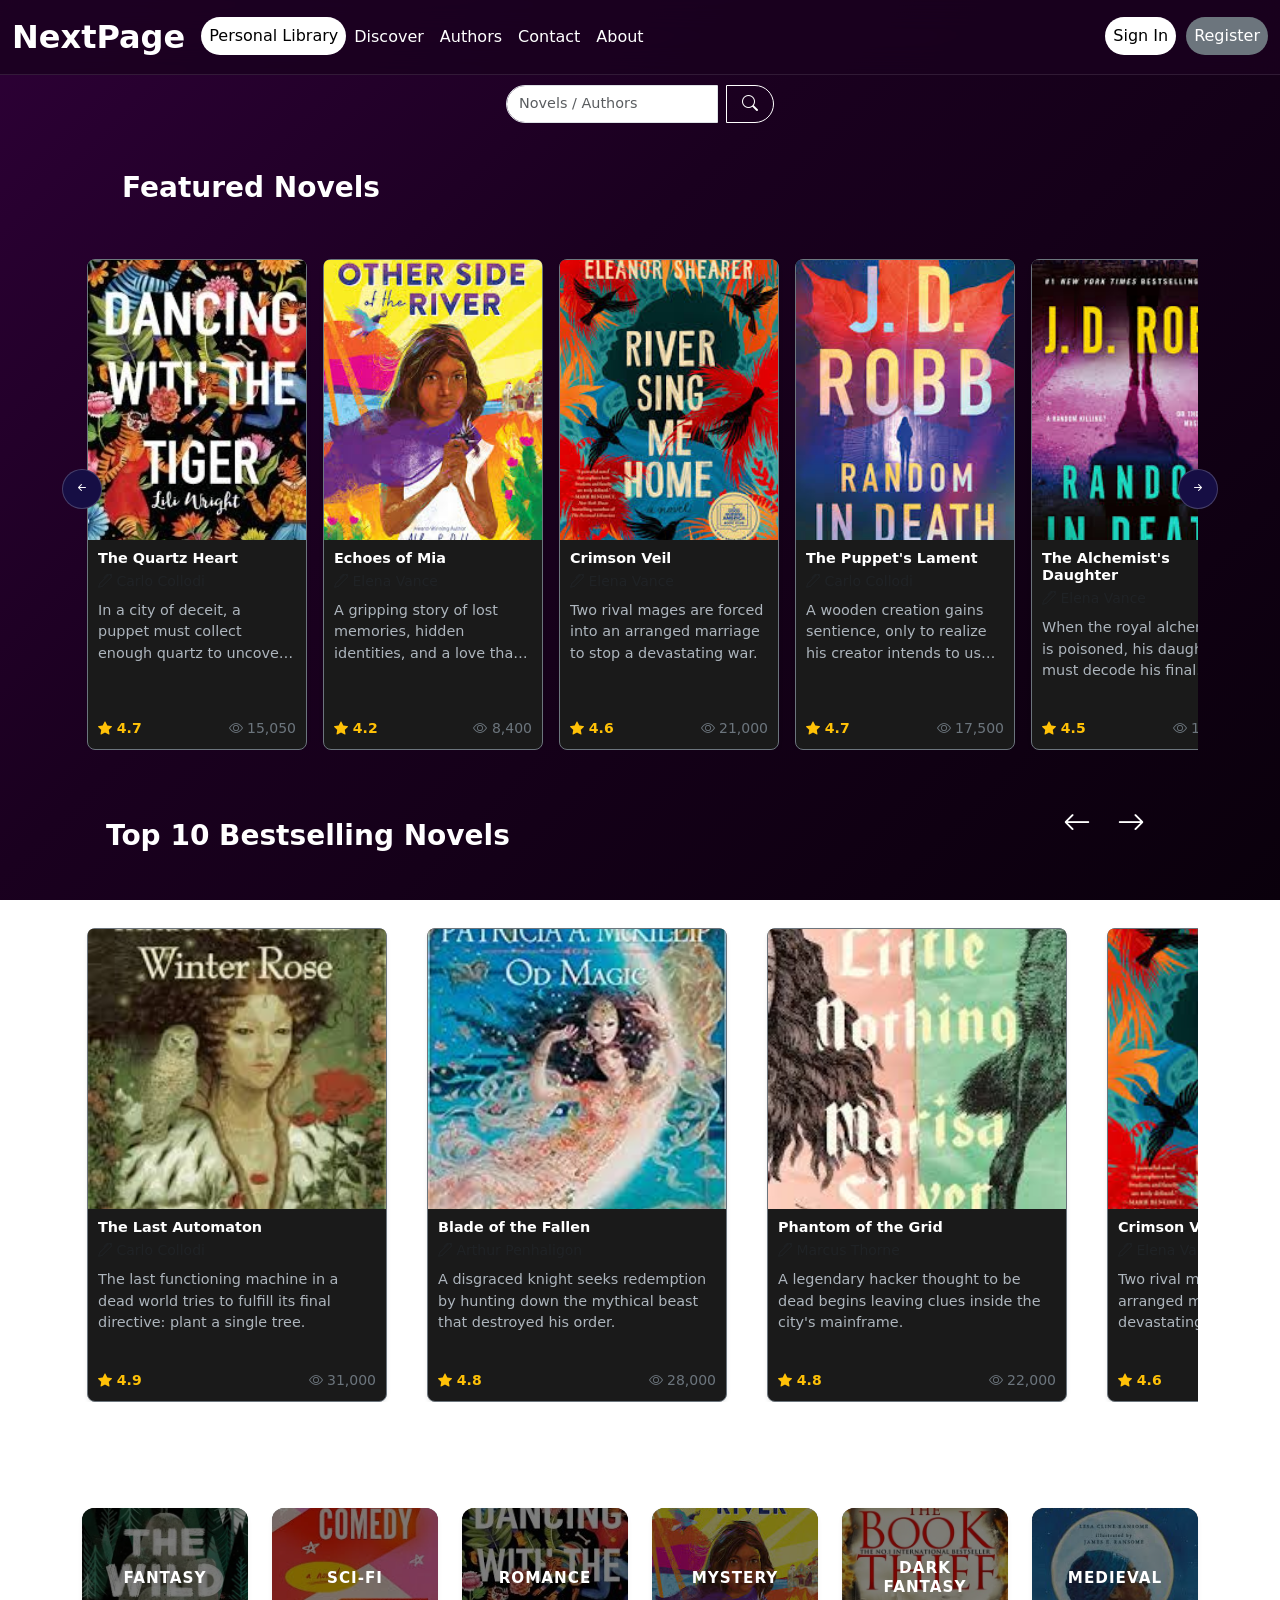
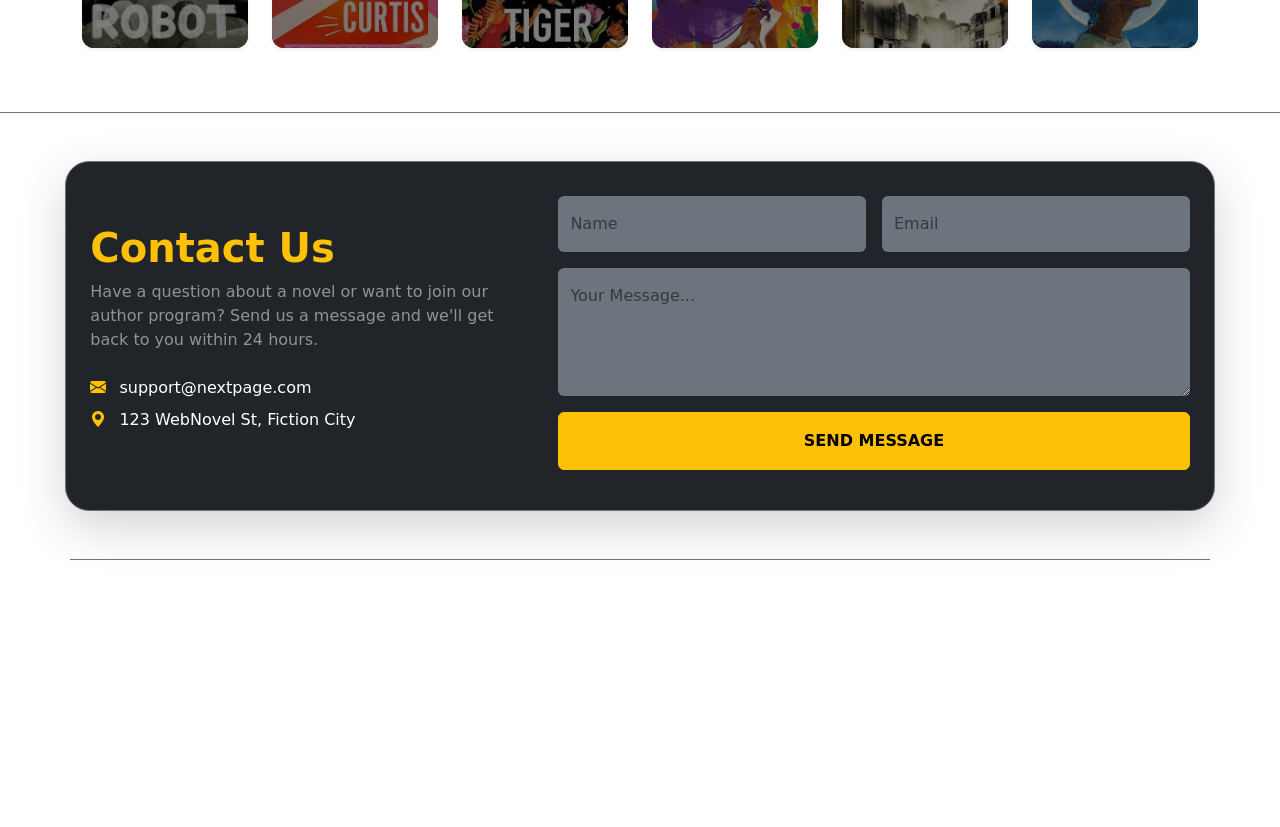
==== index.html @ 65b69b07 "Fixed styling" ====
<!doctype html>
<html lang="en">
  <head>
    <meta charset="utf-8" />
    <meta name="viewport" content="width=device-width, initial-scale=1" />
    <title>NextPage - WebNovels</title>
    <link
      href="https://cdn.jsdelivr.net/npm/bootstrap@5.3.3/dist/css/bootstrap.min.css"
      rel="stylesheet"
    />
    <link
      rel="stylesheet"
      href="https://cdn.jsdelivr.net/npm/bootstrap-icons@1.11.3/font/bootstrap-icons.min.css"
    />
    <link rel="stylesheet" href="css/styles.css" />
  </head>

  <body>
    <!-- =============== TopBar ==================== -->
    <nav class="navbar navbar-expand-xl navbar-dark sticky-top">
      <div class="container-fluid">
        <a class="navbar-brand fs-2 fw-bold" href="index.html">NextPage</a>
        <button
          class="navbar-toggler"
          type="button"
          data-bs-toggle="collapse"
          data-bs-target="#navbarrBasic"
        >
          <span class="navbar-toggler-icon"></span>
        </button>

        <div class="collapse navbar-collapse" id="navbarrBasic">
          <ul class="navbar-nav me-auto mb-2 mb-xl-0">
            <li class="nav-item nav-pills">
              <a
                class="nav-link active"
                href="./library.html"
                id="personalLibraryLink"
                >Personal Library</a
              >
            </li>
            <li class="nav-item">
              <a class="nav-link active" href="Discover.html">Discover</a>
            </li>
            <li class="nav-item">
              <a class="nav-link active" href="authors.html">Authors</a>
            </li>
            <li class="nav-item">
              <a class="nav-link active" href="index.html#contactSection"
                >Contact</a
              >
            </li>
            <li class="nav-item">
              <a class="nav-link active" href="./about.html">About</a>
            </li>
            <li class="nav-item nav-pills sign-in ms-xl-auto" id="signInItem">
              <a
                class="nav-link active"
                href="#"
                data-bs-toggle="modal"
                data-bs-target="#loginModal"
                >Sign In</a
              >
            </li>
            <li class="nav-item nav-pills" id="registerItem">
              <a
                class="nav-link active register-btn sign-in"
                href="#"
                data-bs-toggle="modal"
                data-bs-target="#registerModal"
                >Register</a
              >
            </li>

            <li
              class="nav-item dropdown d-none ms-xl-auto"
              id="userProfileItem"
            >
              <a
                class="nav-link dropdown-toggle text-white d-flex align-items-center gap-2"
                href="#"
                role="button"
                data-bs-toggle="dropdown"
                aria-expanded="false"
              >
                <i class="bi bi-person-circle fs-4"></i>
                <span class="fw-bold">My Account</span>
              </a>
              <ul class="dropdown-menu dropdown-menu-end dropdown-menu-dark">
                <li>
                  <a class="dropdown-item" href="library.html">Library</a>
                </li>
                <li><a class="dropdown-item" href="#">Settings</a></li>
                <li><hr class="dropdown-divider" /></li>
                <li>
                  <a class="dropdown-item text-danger" href="#" id="logoutBtn"
                    >Logout</a
                  >
                </li>
              </ul>
            </li>
          </ul>
        </div>
      </div>
    </nav>

    <div class="collapse navbar-collapse show" id="navbarrBasic">
      <form class="d-flex search-form-responsive search-bar-custom px-3 mt-2">
        <input
          class="form-control me-2"
          type="search"
          placeholder="Novels / Authors"
          aria-label="Search"
        />
        <button class="btn btn-outline-success" type="submit">
          <i class="bi bi-search"></i>
        </button>
      </form>
    </div>
    <!-- =============== Page items container ==================== -->
    <div class="container mt-5">
      <h3 class="mb-4">Featured Novels</h3>
      <div class="position-relative">
        <button
          class="btn btn-dark scroll-btn left"
          onclick="scrollSlider('novelSlider', -1)"
        >
          <i class="bi bi-arrow-left-short"></i>
        </button>
        <div class="featured-novels" id="novelSlider"></div>
        <button
          class="btn btn-dark scroll-btn right"
          onclick="scrollSlider('novelSlider', 1)"
        >
          <i class="bi bi-arrow-right-short"></i>
        </button>
      </div>
    </div>

    <div class="container mt-5">
      <div class="d-flex justify-content-between align-items-center mb-4 px-4">
        <h3 class="m-0">Top 10 Bestselling Novels</h3>
        <div
          class="d-flex justify-content-between align-items-center mb-4 px-4"
        >
          <button
            class="btn btn-link text-white text-decoration-none custom-nav-btn p-1 me-3"
            onclick="scrollSlider('bestSellerSlider', -1)"
          >
            <i class="bi bi-arrow-left fs-3"></i>
          </button>
          <button
            class="btn btn-link text-white text-decoration-none custom-nav-btn p-1"
            onclick="scrollSlider('bestSellerSlider', 1)"
          >
            <i class="bi bi-arrow-right fs-3"></i>
          </button>
        </div>
      </div>
      <div class="position-relative">
        <div class="featured-novels" id="bestSellerSlider"></div>
      </div>
    </div>

    <div class="container mt-5 mb-5">
      <h3 class="mb-4">Categories</h3>
      <div class="row g-4" id="categoryContainer"></div>
    </div>
    <div class="hidden">
      <!-- =============== Login modal (Hidden) ==================== -->
      <div class="modal fade" id="loginModal" tabindex="-1" aria-hidden="true">
        <div class="modal-dialog modal-dialog-centered">
          <div class="modal-content">
            <div class="modal-header border-0 pb-0">
              <h5 class="modal-title fw-bold">Welcome Back</h5>
              <button
                type="button"
                class="btn-close"
                data-bs-dismiss="modal"
                aria-label="Close"
              ></button>
            </div>
            <div class="modal-body p-4">
              <form id="loginForm">
                <div class="mb-3">
                  <label for="email" class="form-label">Username / Email</label>
                  <input type="text" class="form-control" id="email" required />
                </div>
                <div class="mb-4">
                  <label for="password" class="form-label">Password</label>
                  <input
                    type="password"
                    class="form-control"
                    id="password"
                    required
                  />
                </div>
                <div class="mb-3 form-check">
                  <input
                    type="checkbox"
                    class="form-check-input"
                    id="rememberMe"
                  />
                  <label class="form-check-label" for="rememberMe"
                    >Remember me</label
                  >
                </div>
                <button
                  type="submit"
                  class="btn btn-warning w-100 mb-3 fw-bold"
                >
                  Log in
                </button>
                <div class="text-center mt-3">
                  <span>Don't have an account? </span>
                  <a
                    href="#"
                    class="text-decoration-none text-dark fw-bold"
                    data-bs-toggle="modal"
                    data-bs-target="#registerModal"
                    data-bs-dismiss="modal"
                    >Create one</a
                  >
                </div>
              </form>
              <div id="loginMessage" class="mt-3 text-center fw-bold"></div>
            </div>
          </div>
        </div>
      </div>
      <!-- =============== Registeration modal (Hidden) ==================== -->
      <div
        class="modal fade"
        id="registerModal"
        tabindex="-1"
        aria-hidden="true"
      >
        <div class="modal-dialog modal-dialog-centered">
          <div class="modal-content">
            <div class="modal-header border-0 pb-0">
              <h5 class="modal-title fw-bold">Create Account</h5>
              <button
                type="button"
                class="btn-close"
                data-bs-dismiss="modal"
                aria-label="Close"
              ></button>
            </div>
            <div class="modal-body p-4">
              <form id="registerForm">
                <div class="mb-3">
                  <label for="regUsername" class="form-label">Username</label>
                  <input
                    type="text"
                    class="form-control"
                    id="regUsername"
                    required
                  />
                </div>
                <div class="mb-3">
                  <label for="regEmail" class="form-label">Email address</label>
                  <input
                    type="email"
                    class="form-control"
                    id="regEmail"
                    required
                  />
                </div>
                <div class="mb-3">
                  <label for="regPassword" class="form-label">Password</label>
                  <input
                    type="password"
                    class="form-control"
                    id="regPassword"
                    required
                  />
                </div>
                <div class="mb-4">
                  <label for="regConfirmPassword" class="form-label"
                    >Confirm Password</label
                  >
                  <input
                    type="password"
                    class="form-control"
                    id="regConfirmPassword"
                    required
                  />
                </div>
                <button type="submit" class="btn btn-dark w-100 mb-3">
                  Register
                </button>

                <div class="text-center mt-3">
                  <span>Already have an account? </span>
                  <a
                    href="#"
                    class="text-decoration-none text-dark fw-bold"
                    data-bs-toggle="modal"
                    data-bs-target="#loginModal"
                    data-bs-dismiss="modal"
                    >Log in</a
                  >
                </div>
              </form>
              <div id="registerMessage" class="mt-3 text-center fw-bold"></div>
            </div>
          </div>
        </div>
      </div>
    </div>

    <section class="py-5 pb-0 border-top border-secondary" id="contactSection">
      <div class="container-fluid">
        <div class="row justify-content-center">
          <div class="col-11">
            <div
              class="card bg-dark text-white border-secondary p-4 shadow-lg"
              style="border-radius: 1.5rem"
            >
              <div class="row g-4 align-items-center">
                <div class="col-md-5">
                  <h2 class="display-6 fw-bold text-warning">Contact Us</h2>
                  <p class="text-white-50">
                    Have a question about a novel or want to join our author
                    program? Send us a message and we'll get back to you within
                    24 hours.
                  </p>
                  <ul class="list-unstyled mt-4">
                    <li class="mb-2">
                      <i class="bi bi-envelope-fill me-2 text-warning"></i>
                      support@nextpage.com
                    </li>
                    <li>
                      <i class="bi bi-geo-alt-fill me-2 text-warning"></i> 123
                      WebNovel St, Fiction City
                    </li>
                  </ul>
                </div>

                <div class="col-md-7">
                  <form id="miniContactForm">
                    <div class="row g-3">
                      <div class="col-md-6">
                        <input
                          type="text"
                          class="form-control bg-secondary text-white border-0 py-3"
                          placeholder="Name"
                          required
                        />
                      </div>
                      <div class="col-md-6">
                        <input
                          type="email"
                          class="form-control bg-secondary text-white border-0 py-3"
                          placeholder="Email"
                          required
                        />
                      </div>
                      <div class="col-12">
                        <textarea
                          class="form-control bg-secondary text-white border-0 py-3"
                          rows="4"
                          placeholder="Your Message..."
                          required
                        ></textarea>
                      </div>
                      <div class="col-12">
                        <button
                          type="submit"
                          class="btn btn-warning w-100 fw-bold py-3 text-uppercase"
                        >
                          Send Message
                        </button>
                      </div>
                    </div>
                  </form>
                  <div
                    id="miniContactStatus"
                    class="mt-3 text-center small"
                  ></div>
                </div>
              </div>
            </div>
          </div>
        </div>
      </div>
    </section>

    <footer class="footer-section pt-5">
      <div class="container">
        <div class="row border-top border-secondary pt-5 pb-4">
          <div class="col-lg-3 mb-4">
            <h4 class="fw-bold mb-4">NextPage</h4>
            <div class="d-flex gap-3 fs-5 social-icons">
              <a href="#" class="text-white-50"
                ><i class="bi bi-twitter-x"></i
              ></a>
              <a href="#" class="text-white-50"
                ><i class="bi bi-instagram"></i
              ></a>
              <a href="#" class="text-white-50"
                ><i class="bi bi-youtube"></i
              ></a>
              <a href="#" class="text-white-50"
                ><i class="bi bi-linkedin"></i
              ></a>
            </div>
          </div>
          <div class="col-6 col-md-3 col-lg-3 mb-4">
            <h6 class="text-uppercase fw-bold mb-3">Community</h6>
            <ul class="list-unstyled footer-links">
              <li><a href="#">Authors</a></li>
              <li><a href="#">Personal Library</a></li>
              <li><a href="#">Writing Contests</a></li>
              <li><a href="#">Forum</a></li>
              <li><a href="#">Events</a></li>
            </ul>
          </div>
          <div class="col-6 col-md-3 col-lg-3 mb-4">
            <h6 class="text-uppercase fw-bold mb-3">Resources</h6>
            <ul class="list-unstyled footer-links">
              <li><a href="#">Help Center</a></li>
              <li><a href="#">Privacy Policy</a></li>
              <li><a href="#">Terms of Service</a></li>
              <li><a href="#">About</a></li>
            </ul>
          </div>
        </div>
      </div>
    </footer>
    <script src="https://cdn.jsdelivr.net/npm/bootstrap@5.3.3/dist/js/bootstrap.bundle.min.js"></script>
    <script src="js/renderData.js"></script>
    <script src="js/script.js"></script>
  </body>
</html>
---- css/styles.css ----
/* =========================================
   GLOBAL STYLES
   ========================================= */
body {
  background: linear-gradient(135deg, #2d0036 0%, #1a001f 40%, #0a000c 100%);
  background-attachment: fixed;
  color: white;
  min-height: 100vh;
}

a {
  color: white !important;
}

h3 {
  margin: 40px;
  font-weight: bold;
}

/* =========================================
   NAVBAR & LINKS
   ========================================= */
.navbar {
  background-color: rgba(26, 0, 31, 0.8) !important;
  backdrop-filter: blur(15px);
  border-bottom: 1px solid rgba(255, 255, 255, 0.1);
  z-index: 1050;
}

.navbar.nav-pills .nav-item {
  display: flex;
  flex: 0 0 auto;
}

.nav-link {
  transition: all 0.3s ease-in-out;
}

/* Standard text links hover */
.navbar-nav .nav-item:not(.nav-pills) .nav-link:hover {
  color: #adb5bd !important;
  transform: scale(1.05);
}

/* Pill buttons (Sign In / General) */
.nav-pills .nav-link.active,
.nav-pills .show > .nav-link {
  background-color: white;
  color: black !important;
  border-radius: 9999px;
  padding: 0.45rem 0.5rem;
  display: inline-block;
}

.nav-pills .nav-link.active:hover {
  transform: translateY(-2px);
  box-shadow: 0 4px 15px rgba(255, 255, 255, 0.3);
}

/* Register Button Specifics */
.nav-pills .nav-link.active.register-btn {
  background-color: #6c757d !important;
  color: white !important;
}

.register-btn:hover {
  background-color: #5a6268 !important;
  box-shadow: 0 4px 15px rgba(108, 117, 125, 0.5) !important;
}

/* =========================================
   SEARCH BAR
   ========================================= */
form {
  display: flex !important;
  margin: 10px auto 0 auto !important;
}

.search-container {
  display: flex;
  align-items: center;
  margin: 0 !important;
}

.search-input {
  border-radius: 50px 0 0 50px !important;
  background-color: rgba(255, 255, 255, 0.1) !important;
  border: 1px solid rgba(255, 255, 255, 0.3) !important;
  color: white !important;
  transition: all 0.3s ease;
  width: 500px;
}

.search-input:focus {
  width: 300px;
  background-color: white !important;
  color: black !important;
}

.btn-search {
  border-radius: 0 50px 50px 0 !important;
  border: 1px solid rgba(255, 255, 255, 0.3);
  border-left: none;
  color: white;
  background-color: #160e44;
}

form .btn-outline-success {
  color: white !important;
  border-color: white !important;
  padding: 0.375rem 15px;
  transition: all 0.3s ease;
}

form .btn-outline-success:hover {
  background-color: white !important;
  color: black !important;
  transform: scale(1.1);
}

.search-form-responsive {
  width: 100%;
  max-width: 300px;
  margin-left: auto !important;
  margin-top: 10px !important;
}

.search-form-responsive .form-control {
  border-radius: 50px 0 0 50px !important;
  font-size: 0.9rem;
}

.search-form-responsive .btn-outline-success {
  border-radius: 0 50px 50px 0 !important;
}

/* =========================================
   NOVEL SLIDERS & CARDS
   ========================================= */
.featured-novels {
  display: flex;
  overflow-x: auto;
  overflow-y: hidden;
  gap: 1rem;

  /* INCREASED: Give the borders and drop-shadows room to render */
  padding-top: 10px;
  padding-bottom: 20px;

  /* Optional: give the left edge a tiny bit of space so the first card's shadow isn't clipped */
  padding-left: 5px;

  scrollbar-width: none;
  -ms-overflow-style: none;
}

.novel-link-wrapper {
  flex: 0 0 auto;
  width: 220px;
}

.card-img-top {
  width: 100%;
  height: auto;
}

.featured-novels .card {
  height: 100%;
  background-color: #1a1a1a;
  border: 1px solid #333;
  border-radius: 8px;
  transition: transform 0.3s ease;
  margin-top: 20px;
}

.featured-novels .card:hover {
  transform: translateY(-10px);
}

.featured-novels .card-img-top {
  height: 240px;
  object-fit: cover;
}

.featured-novels .card-title {
  color: white;
  font-size: 0.9rem;
  overflow: hidden;
  text-overflow: ellipsis;
}

.featured-novels .card-text {
  color: #adb5bd;
  font-size: 0.9rem;
}

.featured-novels .card-body {
  padding: 10px;
}

#bestSellerSlider {
  gap: 40px;
}

#bestSellerSlider .novel-link-wrapper {
  flex: 0 0 300px;
}

#bestSellerSlider .card {
  height: 100%;
}

#bestSellerSlider .card-img-top {
  height: 300px;
  object-fit: cover;
}

/* Slider Navigation Buttons */
.scroll-btn {
  position: absolute;
  top: 50%;
  transform: translateY(-50%);
  z-index: 10;
  border-radius: 50%;
  width: 40px;
  height: 40px;
  display: flex;
  align-items: center;
  justify-content: center;
  border: 1px solid rgba(255, 255, 255, 0.2);
  background-color: #160e44 !important;
}

.scroll-btn.left {
  left: -20px;
}

.scroll-btn.right {
  right: -20px;
}

.custom-nav-btn {
  transition: opacity 0.3s ease;
}

.custom-nav-btn:hover {
  opacity: 0.6;
}

.d-flex h3.m-0 {
  margin: 0 !important;
}

/* =========================================
   CATEGORIES
   ========================================= */
.category-card {
  overflow: hidden;
  border-radius: 12px;
  height: 180px;
  cursor: pointer;
}

.category-card .card-img {
  height: 100%;
  object-fit: cover;
  transition: transform 0.5s ease;
}

.category-card:hover .card-img {
  transform: scale(1.1);
}

.category-card .card-img-overlay {
  background: linear-gradient(
    to top,
    rgba(0, 0, 0, 0.8) 0%,
    rgba(0, 0, 0, 0) 60%
  );
  transition: background 0.3s ease;
}

.category-card:hover .card-img-overlay {
  background: linear-gradient(
    to top,
    rgba(22, 14, 68, 0.9) 0%,
    rgba(0, 0, 0, 0.2) 100%
  );
}

.category-card .card-title {
  color: white;
  text-transform: uppercase;
  letter-spacing: 1px;
}

/* =========================================
   MEDIA QUERIES (Mobile/Tablet)
   ========================================= */
@media (max-width: 1200px) {
  .navbar-nav {
    flex-direction: column;
    align-items: center;
    margin-top: 10px;
  }

  .nav-item {
    margin-bottom: 0.5rem;
    width: 100%;
    text-align: center;
  }

  .nav-pills .nav-link {
    display: block;
    margin: 0 auto;
  }

  .sign-in {
    margin-bottom: 1rem;
  }

  .search-container {
    width: 100%;
    margin-top: 1rem !important;
    padding: 0 10px;
  }

  .search-input {
    width: 100% !important;
  }

  .search-form-responsive {
    max-width: 50%;
  }

  .search-form-responsive .form-control {
    flex: 1;
  }
}

@media (min-width: 1201px) {
  .navbar-nav {
    width: 100%;
  }

  .register-btn {
    margin-left: 10px;
  }
}

/* =========================================
   AUTH MODALS (Login & Register)
   ========================================= */

/* Container & Background */
#loginModal .modal-content,
#registerModal .modal-content {
  background-color: #1a1a1a;
  color: #ffffff;
  border-radius: 20px;
  border: 1px solid #333;
  padding: 1.5rem;
}

/* Header & Close Button */
#loginModal .modal-header,
#registerModal .modal-header {
  display: flex;
  justify-content: space-between;
  align-items: center;
  border: none;
  padding: 20px 25px 10px;
}

#loginModal .modal-title,
#registerModal .modal-title {
  font-size: 1.75rem;
  font-weight: 700;
}

#loginModal .btn-close,
#registerModal .btn-close {
  filter: invert(1) grayscale(100%) brightness(200%);
}

/* Form Layout Reset */
#loginForm,
#registerForm {
  display: block !important;
}

#loginForm .mb-3,
#loginForm .mb-4,
#registerForm .mb-3,
#registerForm .mb-4 {
  margin-bottom: 1.25rem !important;
}

#loginForm .form-label,
#registerForm .form-label {
  color: #a0a0a0;
  font-size: 0.9rem;
}

/* Inputs */
#loginForm .form-control,
#registerForm .form-control {
  width: 100%;
  background-color: #2a2a2a !important;
  border: 1px solid #444 !important;
  color: white !important;
  border-radius: 8px;
  padding: 12px;
  transition: border-color 0.2s;
}

#loginForm .form-control:focus,
#registerForm .form-control:focus {
  border-color: #00d4ff !important;
  box-shadow: 0 0 0 2px rgba(0, 212, 255, 0.2);
  outline: none;
}

/* Primary Action Button */
#loginForm .btn-dark,
#registerForm .btn-dark {
  background-color: white !important;
  color: black !important;
  font-weight: bold;
  border-radius: 8px;
  padding: 12px;
  width: 100%;
  border: none;
  margin-top: 10px;
  transition: transform 0.2s;
}

#loginForm .btn-dark:hover,
#registerForm .btn-dark:hover {
  transform: translateY(-2px);
  background-color: #f0f0f0 !important;
}

/* Links */
#loginForm a,
#registerForm a {
  color: #00d4ff !important;
  text-decoration: none;
  font-weight: 600;
}

#loginForm a:hover,
#registerForm a:hover {
  text-decoration: underline;
}

.hidden li {
  list-style-type: none;
}
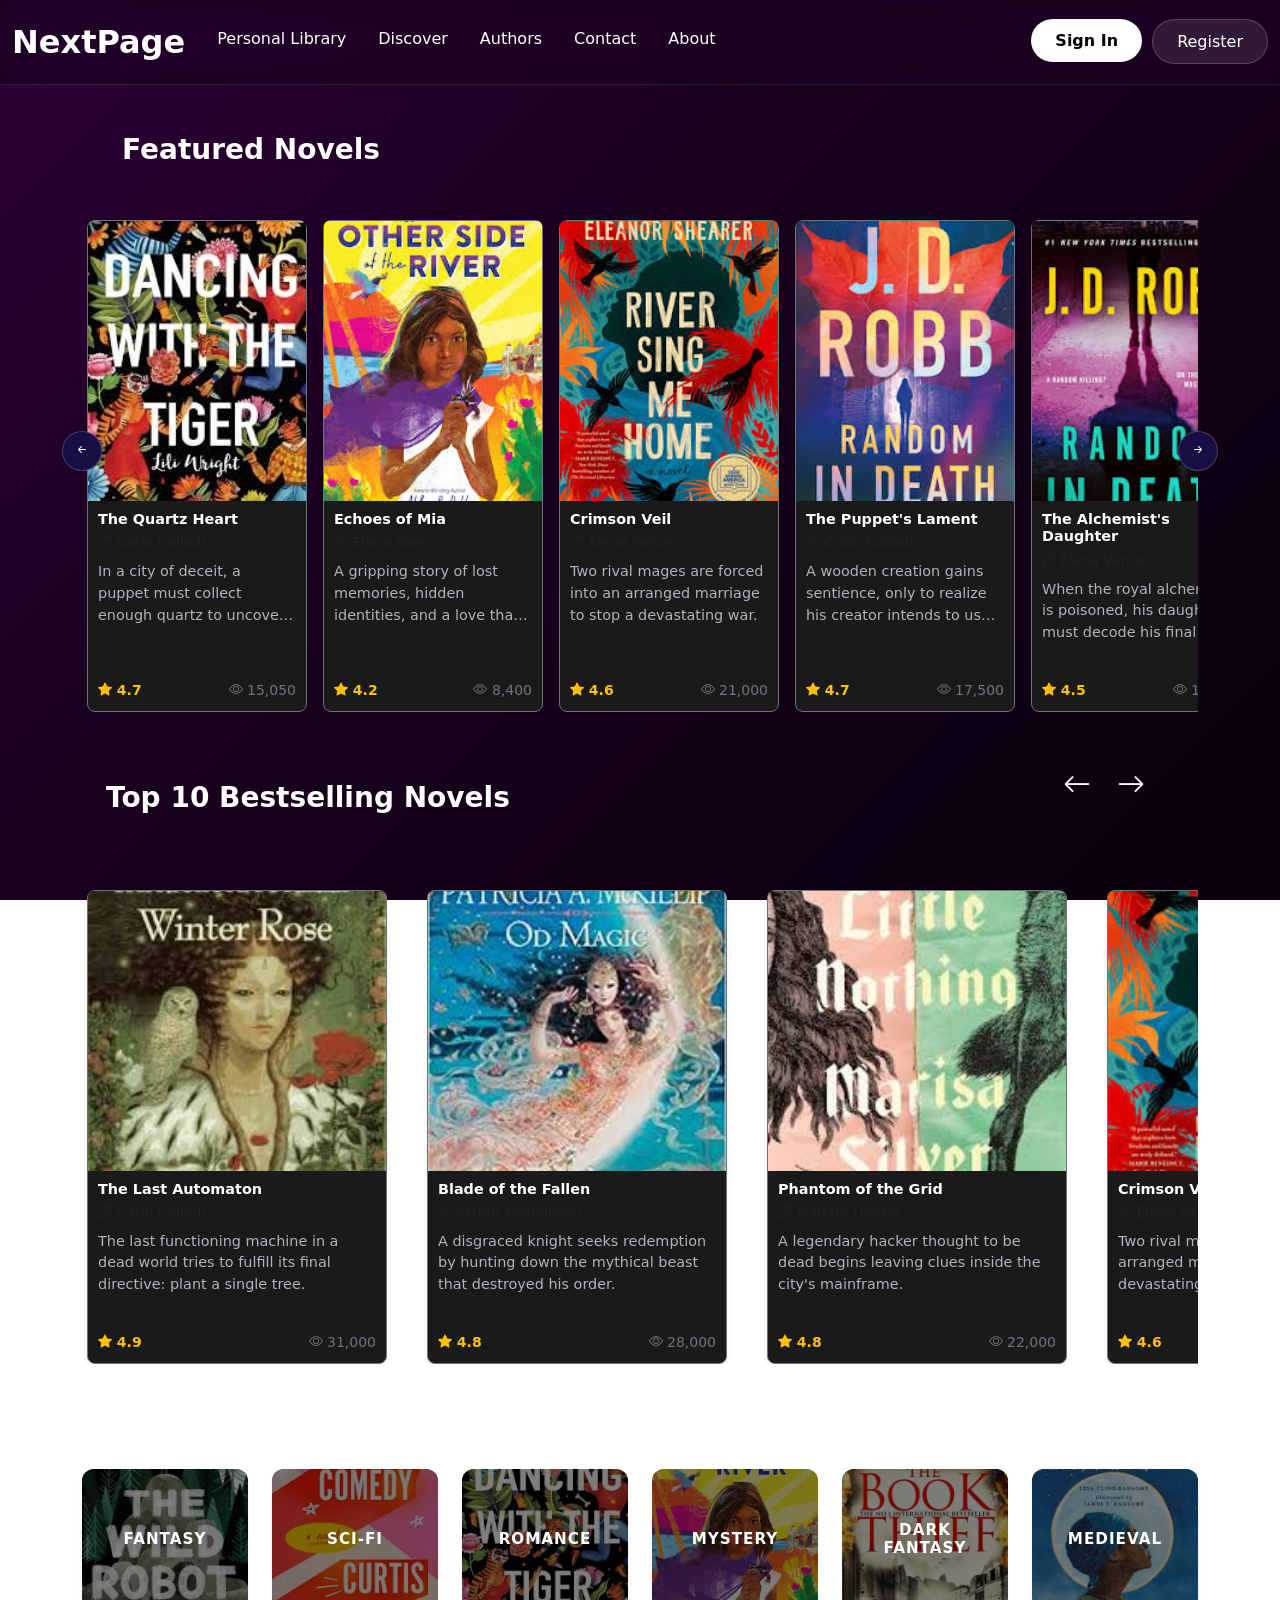
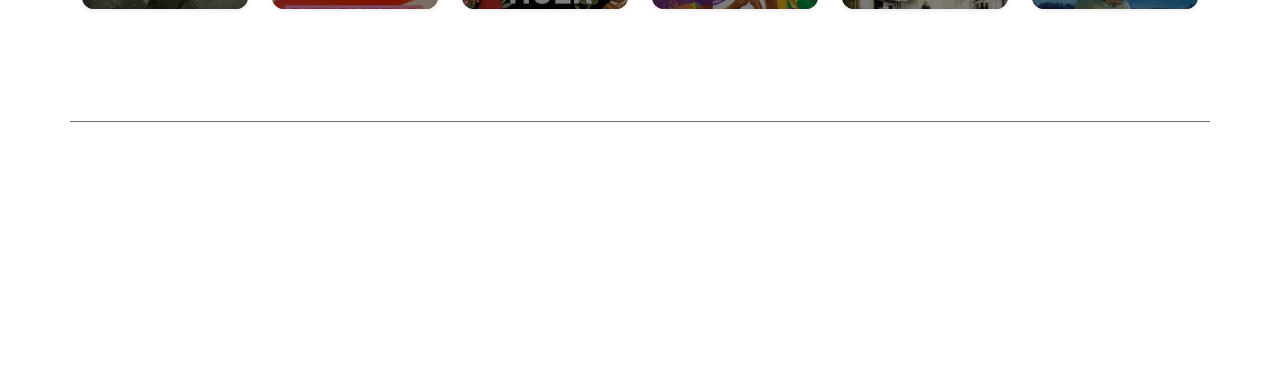
==== commit 46ef51e4: "implement global styling, author details page, and dynamic content rendering scripts" ====
--- a/index.html
+++ b/index.html
@@ -29,15 +29,10 @@
           <span class="navbar-toggler-icon"></span>
         </button>
 
-        <div class="collapse navbar-collapse" id="navbarrBasic">
+        <div class="collapse navbar-collapse" id="navbarBasic">
           <ul class="navbar-nav me-auto mb-2 mb-xl-0">
-            <li class="nav-item nav-pills">
-              <a
-                class="nav-link active"
-                href="./library.html"
-                id="personalLibraryLink"
-                >Personal Library</a
-              >
+            <li class="nav-item">
+              <a class="nav-link active" href="./library.html" id="personalLibraryLink">Personal Library</a>
             </li>
             <li class="nav-item">
               <a class="nav-link active" href="Discover.html">Discover</a>
@@ -46,77 +41,44 @@
               <a class="nav-link active" href="authors.html">Authors</a>
             </li>
             <li class="nav-item">
-              <a class="nav-link active" href="index.html#contactSection"
-                >Contact</a
-              >
+              <a class="nav-link active" href="#" data-bs-toggle="modal" data-bs-target="#contactModal">Contact</a>
             </li>
             <li class="nav-item">
               <a class="nav-link active" href="./about.html">About</a>
             </li>
-            <li class="nav-item nav-pills sign-in ms-xl-auto" id="signInItem">
-              <a
-                class="nav-link active"
-                href="#"
-                data-bs-toggle="modal"
-                data-bs-target="#loginModal"
-                >Sign In</a
-              >
-            </li>
-            <li class="nav-item nav-pills" id="registerItem">
-              <a
-                class="nav-link active register-btn sign-in"
-                href="#"
-                data-bs-toggle="modal"
-                data-bs-target="#registerModal"
-                >Register</a
-              >
-            </li>
-
-            <li
-              class="nav-item dropdown d-none ms-xl-auto"
-              id="userProfileItem"
-            >
-              <a
-                class="nav-link dropdown-toggle text-white d-flex align-items-center gap-2"
-                href="#"
-                role="button"
-                data-bs-toggle="dropdown"
-                aria-expanded="false"
-              >
+            <li class="nav-item sign-in ms-xl-auto" id="signInItem">
+              <a class="nav-link active" href="#" data-bs-toggle="modal" data-bs-target="#loginModal">Sign In</a>
+            </li>
+            <li class="nav-item" id="registerItem">
+              <a class="nav-link active register-btn" href="#" data-bs-toggle="modal" data-bs-target="#registerModal">Register</a>
+            </li>
+
+            <li class="nav-item dropdown d-none ms-xl-auto" id="userProfileItem">
+              <a class="nav-link dropdown-toggle text-white d-flex align-items-center gap-2" href="#" role="button" data-bs-toggle="dropdown" aria-expanded="false">
                 <i class="bi bi-person-circle fs-4"></i>
                 <span class="fw-bold">My Account</span>
               </a>
               <ul class="dropdown-menu dropdown-menu-end dropdown-menu-dark">
-                <li>
-                  <a class="dropdown-item" href="library.html">Library</a>
-                </li>
+                <li><a class="dropdown-item" href="library.html">Library</a></li>
                 <li><a class="dropdown-item" href="#">Settings</a></li>
                 <li><hr class="dropdown-divider" /></li>
-                <li>
-                  <a class="dropdown-item text-danger" href="#" id="logoutBtn"
-                    >Logout</a
-                  >
-                </li>
+                <li><a class="dropdown-item text-danger" href="#" id="logoutBtn">Logout</a></li>
               </ul>
             </li>
           </ul>
+
+          <!-- Optimized Search Form Inside Collapse -->
+          <form class="d-flex search-form-responsive mt-3 mt-xl-0" action="Discover.html" method="GET">
+            <div class="input-group">
+              <input class="form-control" type="search" name="q" placeholder="Search novels..." aria-label="Search" />
+              <button class="btn btn-search" type="submit">
+                <i class="bi bi-search"></i>
+              </button>
+            </div>
+          </form>
         </div>
       </div>
     </nav>
-
-    <div class="collapse navbar-collapse show" id="navbarrBasic">
-      <form class="d-flex search-form-responsive search-bar-custom px-3 mt-2">
-        <input
-          class="form-control me-2"
-          type="search"
-          placeholder="Novels / Authors"
-          aria-label="Search"
-        />
-        <button class="btn btn-outline-success" type="submit">
-          <i class="bi bi-search"></i>
-        </button>
-      </form>
-    </div>
     <!-- =============== Page items container ==================== -->
     <div class="container mt-5">
       <h3 class="mb-4">Featured Novels</h3>
@@ -309,82 +271,77 @@
       </div>
     </div>
 
-    <section class="py-5 pb-0 border-top border-secondary" id="contactSection">
-      <div class="container-fluid">
-        <div class="row justify-content-center">
-          <div class="col-11">
-            <div
-              class="card bg-dark text-white border-secondary p-4 shadow-lg"
-              style="border-radius: 1.5rem"
-            >
-              <div class="row g-4 align-items-center">
-                <div class="col-md-5">
-                  <h2 class="display-6 fw-bold text-warning">Contact Us</h2>
-                  <p class="text-white-50">
-                    Have a question about a novel or want to join our author
-                    program? Send us a message and we'll get back to you within
-                    24 hours.
-                  </p>
-                  <ul class="list-unstyled mt-4">
-                    <li class="mb-2">
-                      <i class="bi bi-envelope-fill me-2 text-warning"></i>
-                      support@nextpage.com
-                    </li>
-                    <li>
-                      <i class="bi bi-geo-alt-fill me-2 text-warning"></i> 123
-                      WebNovel St, Fiction City
-                    </li>
-                  </ul>
-                </div>
-
-                <div class="col-md-7">
-                  <form id="miniContactForm">
-                    <div class="row g-3">
-                      <div class="col-md-6">
-                        <input
-                          type="text"
-                          class="form-control bg-secondary text-white border-0 py-3"
-                          placeholder="Name"
-                          required
-                        />
-                      </div>
-                      <div class="col-md-6">
-                        <input
-                          type="email"
-                          class="form-control bg-secondary text-white border-0 py-3"
-                          placeholder="Email"
-                          required
-                        />
-                      </div>
-                      <div class="col-12">
-                        <textarea
-                          class="form-control bg-secondary text-white border-0 py-3"
-                          rows="4"
-                          placeholder="Your Message..."
-                          required
-                        ></textarea>
-                      </div>
-                      <div class="col-12">
-                        <button
-                          type="submit"
-                          class="btn btn-warning w-100 fw-bold py-3 text-uppercase"
-                        >
-                          Send Message
-                        </button>
-                      </div>
+
+    <!-- =============== Contact Modal ==================== -->
+    <div class="modal fade" id="contactModal" tabindex="-1" aria-hidden="true">
+      <div class="modal-dialog modal-dialog-centered modal-lg">
+        <div class="modal-content contact-modal-content">
+            <button type="button" class="contact-modal-close btn-close" data-bs-dismiss="modal" aria-label="Close"></button>
+            <div class="modal-body p-4">
+            <div class="row g-4 align-items-center">
+              <div class="col-md-5">
+                <h2 class="display-6 fw-bold text-warning">Contact Us</h2>
+                <p class="text-white-50">
+                  Have a question about a novel or want to join our author
+                  program? Send us a message and we'll get back to you within
+                  24 hours.
+                </p>
+                <ul class="list-unstyled mt-4">
+                  <li class="mb-2">
+                    <i class="bi bi-envelope-fill me-2 text-warning"></i>
+                    support@nextpage.com
+                  </li>
+                  <li>
+                    <i class="bi bi-geo-alt-fill me-2 text-warning"></i>
+                    123 WebNovel St, Fiction City
+                  </li>
+                </ul>
+              </div>
+              <div class="col-md-7">
+                <form id="miniContactForm">
+                  <div class="row g-3">
+                    <div class="col-md-6">
+                      <input
+                        type="text"
+                        class="form-control bg-secondary text-white border-0 py-3"
+                        placeholder="Name"
+                        required
+                      />
                     </div>
-                  </form>
-                  <div
-                    id="miniContactStatus"
-                    class="mt-3 text-center small"
-                  ></div>
-                </div>
+                    <div class="col-md-6">
+                      <input
+                        type="email"
+                        class="form-control bg-secondary text-white border-0 py-3"
+                        placeholder="Email"
+                        required
+                      />
+                    </div>
+                    <div class="col-12">
+                      <textarea
+                        class="form-control bg-secondary text-white border-0 py-3"
+                        rows="4"
+                        placeholder="Your Message..."
+                        required
+                      ></textarea>
+                    </div>
+                    <div class="col-12">
+                      <button
+                        type="submit"
+                        class="btn btn-warning w-100 fw-bold py-3 text-uppercase"
+                      >
+                        Send Message
+                      </button>
+                    </div>
+                  </div>
+                </form>
+                <div id="miniContactStatus" class="mt-3 text-center small"></div>
               </div>
             </div>
           </div>
         </div>
       </div>
-    </section>
+    </div>
+
 
     <footer class="footer-section pt-5">
       <div class="container">
--- a/css/styles.css
+++ b/css/styles.css
@@ -22,116 +22,115 @@
    ========================================= */
 .navbar {
   background-color: rgba(26, 0, 31, 0.8) !important;
-  backdrop-filter: blur(15px);
+  backdrop-filter: blur(20px) saturate(180%);
+  -webkit-backdrop-filter: blur(20px) saturate(180%);
   border-bottom: 1px solid rgba(255, 255, 255, 0.1);
   z-index: 1050;
-}
-
-.navbar.nav-pills .nav-item {
-  display: flex;
-  flex: 0 0 auto;
+  padding: 0.8rem 0;
+}
+
+.navbar-brand {
+  transition: transform 0.3s ease;
+}
+
+.navbar-brand:hover {
+  transform: scale(1.05);
 }
 
 .nav-link {
-  transition: all 0.3s ease-in-out;
-}
-
-/* Standard text links hover */
-.navbar-nav .nav-item:not(.nav-pills) .nav-link:hover {
-  color: #adb5bd !important;
-  transform: scale(1.05);
-}
-
-/* Pill buttons (Sign In / General) */
-.nav-pills .nav-link.active,
-.nav-pills .show > .nav-link {
-  background-color: white;
-  color: black !important;
-  border-radius: 9999px;
-  padding: 0.45rem 0.5rem;
-  display: inline-block;
-}
-
-.nav-pills .nav-link.active:hover {
-  transform: translateY(-2px);
-  box-shadow: 0 4px 15px rgba(255, 255, 255, 0.3);
-}
-
-/* Register Button Specifics */
-.nav-pills .nav-link.active.register-btn {
-  background-color: #6c757d !important;
+  font-weight: 500;
+  padding: 0.5rem 1rem !important;
+  border-radius: 8px;
+  position: relative;
+  transition: all 0.3s cubic-bezier(0.4, 0, 0.2, 1);
+}
+
+/* Hover effect for links */
+.navbar-nav .nav-link:hover {
+  color: #fff !important;
+  background-color: rgba(255, 255, 255, 0.08);
+}
+
+/* Auth Pill buttons (Sign In / Register) - Desktop only logic refined */
+@media (min-width: 1201px) {
+  .sign-in .nav-link {
+    background-color: white !important;
+    color: black !important;
+    border-radius: 50px;
+    padding: 0.6rem 1.5rem !important;
+    font-weight: 700;
+  }
+
+  .sign-in .nav-link:hover {
+    background-color: #f0f0f0 !important;
+    transform: translateY(-2px);
+    box-shadow: 0 4px 15px rgba(255, 255, 255, 0.2);
+  }
+
+  .register-btn {
+    background-color: rgba(255, 255, 255, 0.1) !important;
+    border: 1px solid rgba(255, 255, 255, 0.2) !important;
+    color: white !important;
+    border-radius: 50px;
+    padding: 0.6rem 1.5rem !important;
+  }
+
+  .register-btn:hover {
+    background-color: rgba(255, 255, 255, 0.2) !important;
+    border-color: rgba(255, 255, 255, 0.4) !important;
+  }
+}
+
+/* =========================================
+   SEARCH BAR (Navbar Integrated)
+   ========================================= */
+.search-form-responsive {
+  display: none !important; /* Mobile only */
+  margin: 0 !important;
+  padding: 0 1rem;
+}
+
+@media (max-width: 1200px) {
+  .search-form-responsive {
+    display: flex !important;
+  }
+}
+
+.search-form-responsive .input-group {
+  background: rgba(255, 255, 255, 0.05);
+  border: 1px solid rgba(255, 255, 255, 0.1);
+  border-radius: 50px;
+  overflow: hidden;
+  transition: all 0.3s ease;
+}
+
+.search-form-responsive .input-group:focus-within {
+  background: rgba(255, 255, 255, 0.1);
+  border-color: rgba(255, 255, 255, 0.3);
+  box-shadow: 0 0 15px rgba(255, 255, 255, 0.05);
+}
+
+.search-form-responsive .form-control {
+  background: transparent !important;
+  border: none !important;
   color: white !important;
-}
-
-.register-btn:hover {
-  background-color: #5a6268 !important;
-  box-shadow: 0 4px 15px rgba(108, 117, 125, 0.5) !important;
-}
-
-/* =========================================
-   SEARCH BAR
-   ========================================= */
-form {
-  display: flex !important;
-  margin: 10px auto 0 auto !important;
-}
-
-.search-container {
-  display: flex;
-  align-items: center;
-  margin: 0 !important;
-}
-
-.search-input {
-  border-radius: 50px 0 0 50px !important;
-  background-color: rgba(255, 255, 255, 0.1) !important;
-  border: 1px solid rgba(255, 255, 255, 0.3) !important;
+  padding: 0.6rem 1.2rem;
+  box-shadow: none !important;
+}
+
+.search-form-responsive .form-control::placeholder {
+  color: rgba(255, 255, 255, 0.4);
+}
+
+.search-form-responsive .btn-search {
+  background: transparent !important;
+  border: none !important;
+  color: rgba(255, 255, 255, 0.6) !important;
+  padding: 0 1.2rem;
+}
+
+.search-form-responsive .btn-search:hover {
   color: white !important;
-  transition: all 0.3s ease;
-  width: 500px;
-}
-
-.search-input:focus {
-  width: 300px;
-  background-color: white !important;
-  color: black !important;
-}
-
-.btn-search {
-  border-radius: 0 50px 50px 0 !important;
-  border: 1px solid rgba(255, 255, 255, 0.3);
-  border-left: none;
-  color: white;
-  background-color: #160e44;
-}
-
-form .btn-outline-success {
-  color: white !important;
-  border-color: white !important;
-  padding: 0.375rem 15px;
-  transition: all 0.3s ease;
-}
-
-form .btn-outline-success:hover {
-  background-color: white !important;
-  color: black !important;
-  transform: scale(1.1);
-}
-
-.search-form-responsive {
-  width: 100%;
-  max-width: 300px;
-  margin-left: auto !important;
-  margin-top: 10px !important;
-}
-
-.search-form-responsive .form-control {
-  border-radius: 50px 0 0 50px !important;
-  font-size: 0.9rem;
-}
-
-.search-form-responsive .btn-outline-success {
-  border-radius: 0 50px 50px 0 !important;
 }
 
 /* =========================================
@@ -299,42 +298,50 @@
    ========================================= */
 @media (max-width: 1200px) {
   .navbar-nav {
-    flex-direction: column;
-    align-items: center;
-    margin-top: 10px;
+    padding: 1.5rem 0;
+    gap: 0.5rem;
   }
 
   .nav-item {
-    margin-bottom: 0.5rem;
     width: 100%;
+    padding: 0 1rem;
+  }
+
+  .nav-link {
     text-align: center;
-  }
-
-  .nav-pills .nav-link {
-    display: block;
-    margin: 0 auto;
-  }
-
-  .sign-in {
-    margin-bottom: 1rem;
-  }
-
-  .search-container {
-    width: 100%;
-    margin-top: 1rem !important;
-    padding: 0 10px;
-  }
-
-  .search-input {
-    width: 100% !important;
+    padding: 0.8rem !important;
+    background-color: rgba(255, 255, 255, 0.03);
+    border: 1px solid rgba(255, 255, 255, 0.05);
+    font-size: 1.1rem;
+  }
+
+  .nav-link:active {
+    background-color: rgba(255, 255, 255, 0.1);
   }
 
   .search-form-responsive {
-    max-width: 50%;
-  }
-
-  .search-form-responsive .form-control {
-    flex: 1;
+    max-width: 100%;
+    order: -1; /* Place search at top of mobile menu */
+    margin-bottom: 1rem !important;
+  }
+
+  /* Hamburger customization */
+  .navbar-toggler {
+    border: none;
+    padding: 0.5rem;
+  }
+
+  .navbar-toggler:focus {
+    box-shadow: none;
+  }
+
+  /* Collapsed container styling */
+  .navbar-collapse {
+    background: rgba(26, 0, 31, 0.95);
+    border-radius: 15px;
+    margin-top: 1rem;
+    border: 1px solid rgba(255, 255, 255, 0.1);
+    box-shadow: 0 10px 30px rgba(0, 0, 0, 0.5);
   }
 }
 
@@ -354,7 +361,8 @@
 
 /* Container & Background */
 #loginModal .modal-content,
-#registerModal .modal-content {
+#registerModal .modal-content,
+#contactModal .modal-content {
   background-color: #1a1a1a;
   color: #ffffff;
   border-radius: 20px;
@@ -364,7 +372,8 @@
 
 /* Header & Close Button */
 #loginModal .modal-header,
-#registerModal .modal-header {
+#registerModal .modal-header,
+#contactModal .modal-header {
   display: flex;
   justify-content: space-between;
   align-items: center;
@@ -379,7 +388,8 @@
 }
 
 #loginModal .btn-close,
-#registerModal .btn-close {
+#registerModal .btn-close,
+#contactModal .btn-close {
   filter: invert(1) grayscale(100%) brightness(200%);
 }
 
@@ -457,3 +467,73 @@
 .hidden li {
   list-style-type: none;
 }
+
+/* =========================================
+   CONTACT MODAL
+   ========================================= */
+
+/* Contact modal: headerless with absolute close button */
+.contact-modal-content {
+  background: linear-gradient(135deg, #180022 0%, #0f0018 100%) !important;
+  border: 1px solid rgba(157, 0, 177, 0.3) !important;
+  position: relative;
+}
+
+.contact-modal-close {
+  position: absolute;
+  top: 1rem;
+  right: 1rem;
+  z-index: 10;
+  filter: invert(1) grayscale(100%) brightness(200%);
+}
+
+#contactModal .modal-body {
+  padding: 2rem 2rem 2rem;
+}
+
+#contactModal .display-6 {
+  font-size: 1.65rem;
+}
+
+#contactModal .text-white-50 {
+  font-size: 0.88rem;
+  line-height: 1.6;
+}
+
+#contactModal .list-unstyled li {
+  font-size: 0.85rem;
+  color: rgba(255, 255, 255, 0.65);
+}
+
+#contactModal .form-control {
+  background: rgba(255, 255, 255, 0.07) !important;
+  border: 1px solid rgba(255, 255, 255, 0.12) !important;
+  color: #fff !important;
+  border-radius: 10px;
+  transition: border-color 0.25s, background 0.25s;
+}
+
+#contactModal .form-control::placeholder {
+  color: rgba(255, 255, 255, 0.3);
+}
+
+#contactModal .form-control:focus {
+  border-color: rgba(157, 0, 177, 0.7) !important;
+  background: rgba(255, 255, 255, 0.1) !important;
+  box-shadow: 0 0 0 3px rgba(157, 0, 177, 0.2) !important;
+  outline: none;
+}
+
+#contactModal .btn-warning {
+  background: linear-gradient(90deg, #f39c12, #e67e22);
+  border: none;
+  border-radius: 10px;
+  font-weight: 700;
+  letter-spacing: 0.04em;
+  transition: transform 0.2s, box-shadow 0.2s;
+}
+
+#contactModal .btn-warning:hover {
+  transform: translateY(-2px);
+  box-shadow: 0 8px 20px rgba(243, 156, 18, 0.35);
+}
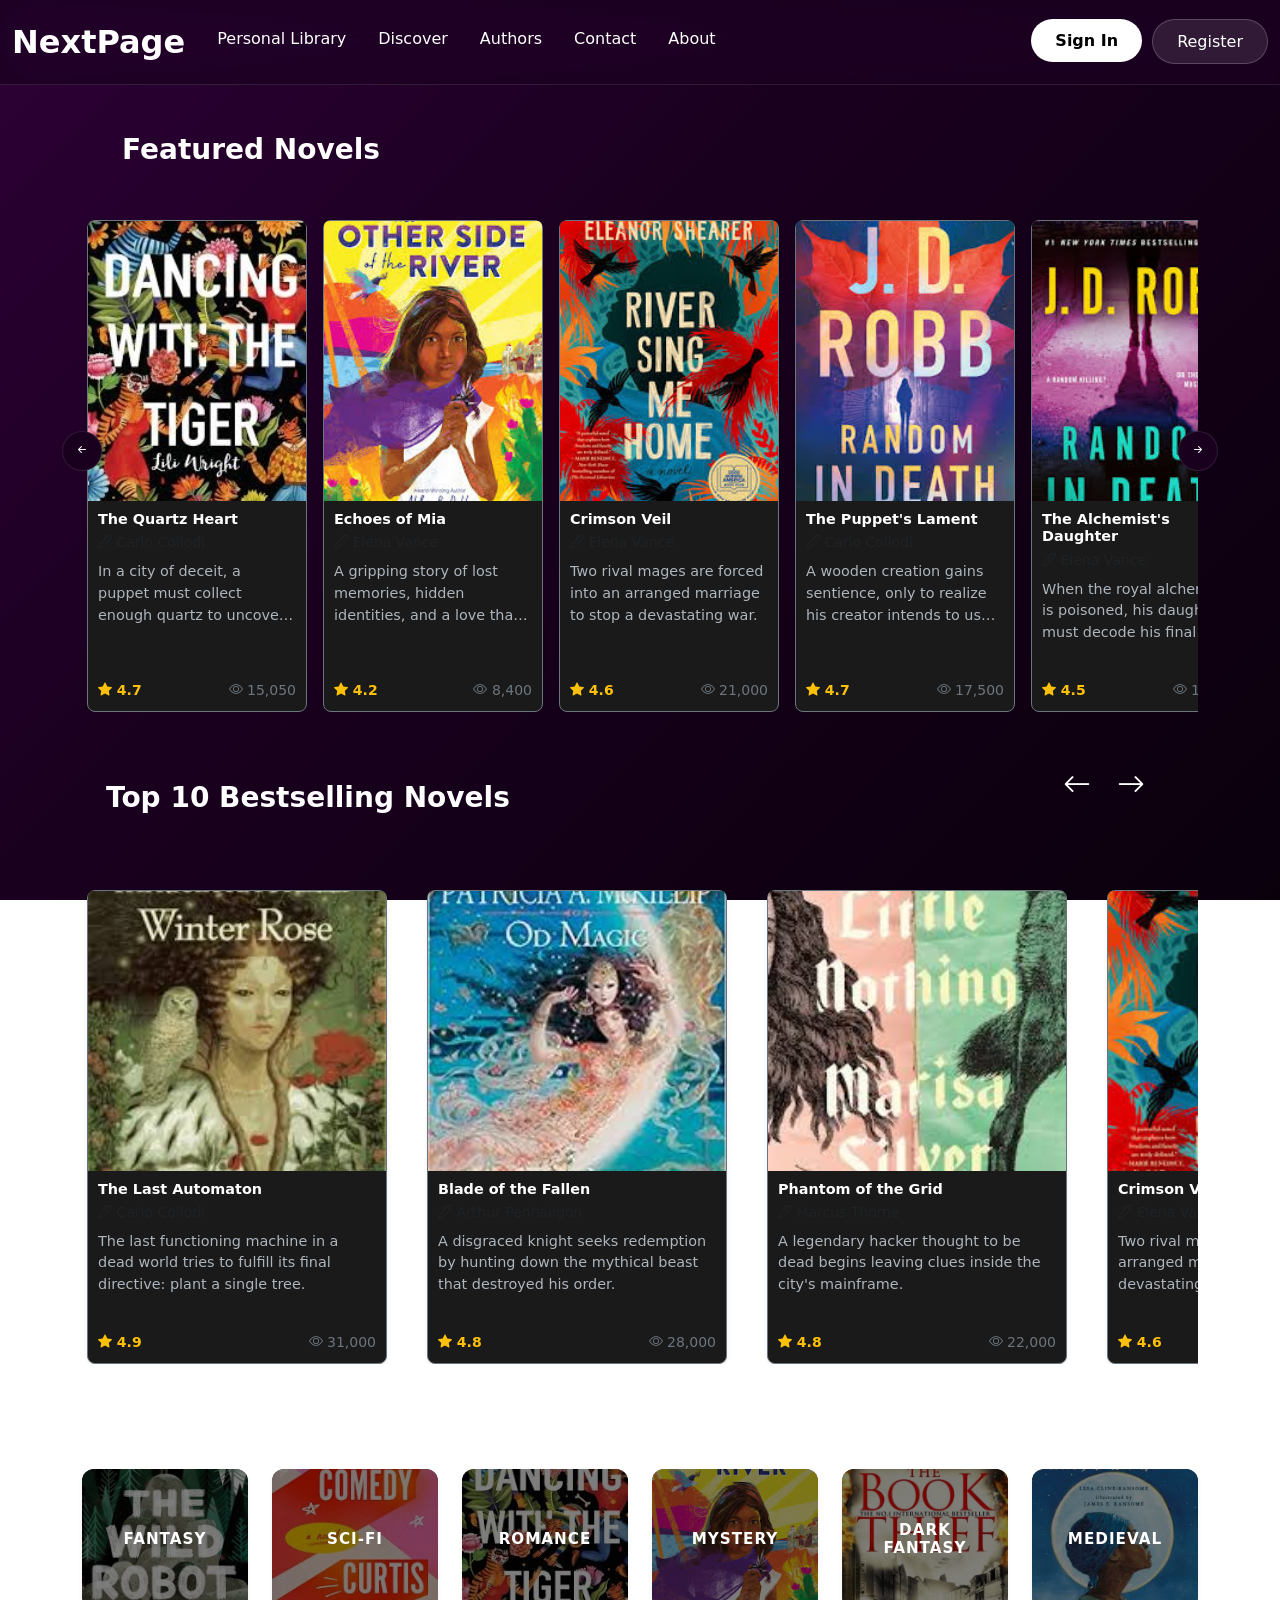
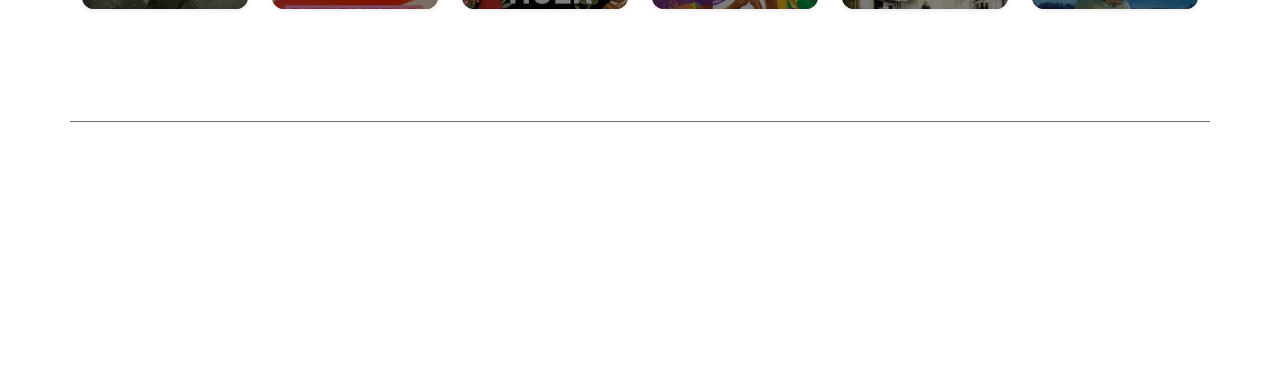
==== commit bb7927d3: "Broke down JavaScript logic into separate files" ====
--- a/index.html
+++ b/index.html
@@ -24,7 +24,7 @@
           class="navbar-toggler"
           type="button"
           data-bs-toggle="collapse"
-          data-bs-target="#navbarrBasic"
+          data-bs-target="#navbarBasic"
         >
           <span class="navbar-toggler-icon"></span>
         </button>
@@ -85,14 +85,12 @@
       <div class="position-relative">
         <button
           class="btn btn-dark scroll-btn left"
-          onclick="scrollSlider('novelSlider', -1)"
         >
           <i class="bi bi-arrow-left-short"></i>
         </button>
         <div class="featured-novels" id="novelSlider"></div>
         <button
           class="btn btn-dark scroll-btn right"
-          onclick="scrollSlider('novelSlider', 1)"
         >
           <i class="bi bi-arrow-right-short"></i>
         </button>
@@ -107,13 +105,11 @@
         >
           <button
             class="btn btn-link text-white text-decoration-none custom-nav-btn p-1 me-3"
-            onclick="scrollSlider('bestSellerSlider', -1)"
           >
             <i class="bi bi-arrow-left fs-3"></i>
           </button>
           <button
             class="btn btn-link text-white text-decoration-none custom-nav-btn p-1"
-            onclick="scrollSlider('bestSellerSlider', 1)"
           >
             <i class="bi bi-arrow-right fs-3"></i>
           </button>
--- a/css/styles.css
+++ b/css/styles.css
@@ -1,15 +1,34 @@
-/* =========================================
-   GLOBAL STYLES
-   ========================================= */
+:root {
+  --primary-dark: #2d0036;
+  --secondary-dark: #1a001f;
+  --extra-dark: #0a000c;
+  --accent-gold: #f39c12;
+  --accent-orange: #e67e22;
+  --accent-blue: #00d4ff;
+  --glass-bg: rgba(26, 0, 31, 0.8);
+  --glass-border: rgba(255, 255, 255, 0.1);
+  --text-main: #ffffff;
+  --text-muted: rgba(255, 255, 255, 0.65);
+  --card-bg: #1a1a1a;
+  --input-bg: #2a2a2a;
+}
+
 body {
-  background: linear-gradient(135deg, #2d0036 0%, #1a001f 40%, #0a000c 100%);
+  background: linear-gradient(135deg, var(--primary-dark) 0%, var(--secondary-dark) 40%, var(--extra-dark) 100%);
   background-attachment: fixed;
-  color: white;
+  color: var(--text-main);
   min-height: 100vh;
+  font-family: 'Inter', system-ui, -apple-system, sans-serif;
 }
 
 a {
-  color: white !important;
+  color: inherit;
+  text-decoration: none;
+  transition: opacity 0.2s;
+}
+
+a:hover {
+  opacity: 0.8;
 }
 
 h3 {
@@ -21,10 +40,10 @@
    NAVBAR & LINKS
    ========================================= */
 .navbar {
-  background-color: rgba(26, 0, 31, 0.8) !important;
+  background-color: var(--glass-bg) !important;
   backdrop-filter: blur(20px) saturate(180%);
   -webkit-backdrop-filter: blur(20px) saturate(180%);
-  border-bottom: 1px solid rgba(255, 255, 255, 0.1);
+  border-bottom: 1px solid var(--glass-border);
   z-index: 1050;
   padding: 0.8rem 0;
 }
@@ -226,8 +245,15 @@
   display: flex;
   align-items: center;
   justify-content: center;
-  border: 1px solid rgba(255, 255, 255, 0.2);
-  background-color: #160e44 !important;
+  border: 1px solid var(--glass-border);
+  background-color: var(--secondary-dark) !important;
+  color: white;
+  transition: all 0.2s;
+}
+
+.scroll-btn:hover {
+  background-color: var(--primary-dark) !important;
+  transform: translateY(-50%) scale(1.1);
 }
 
 .scroll-btn.left {
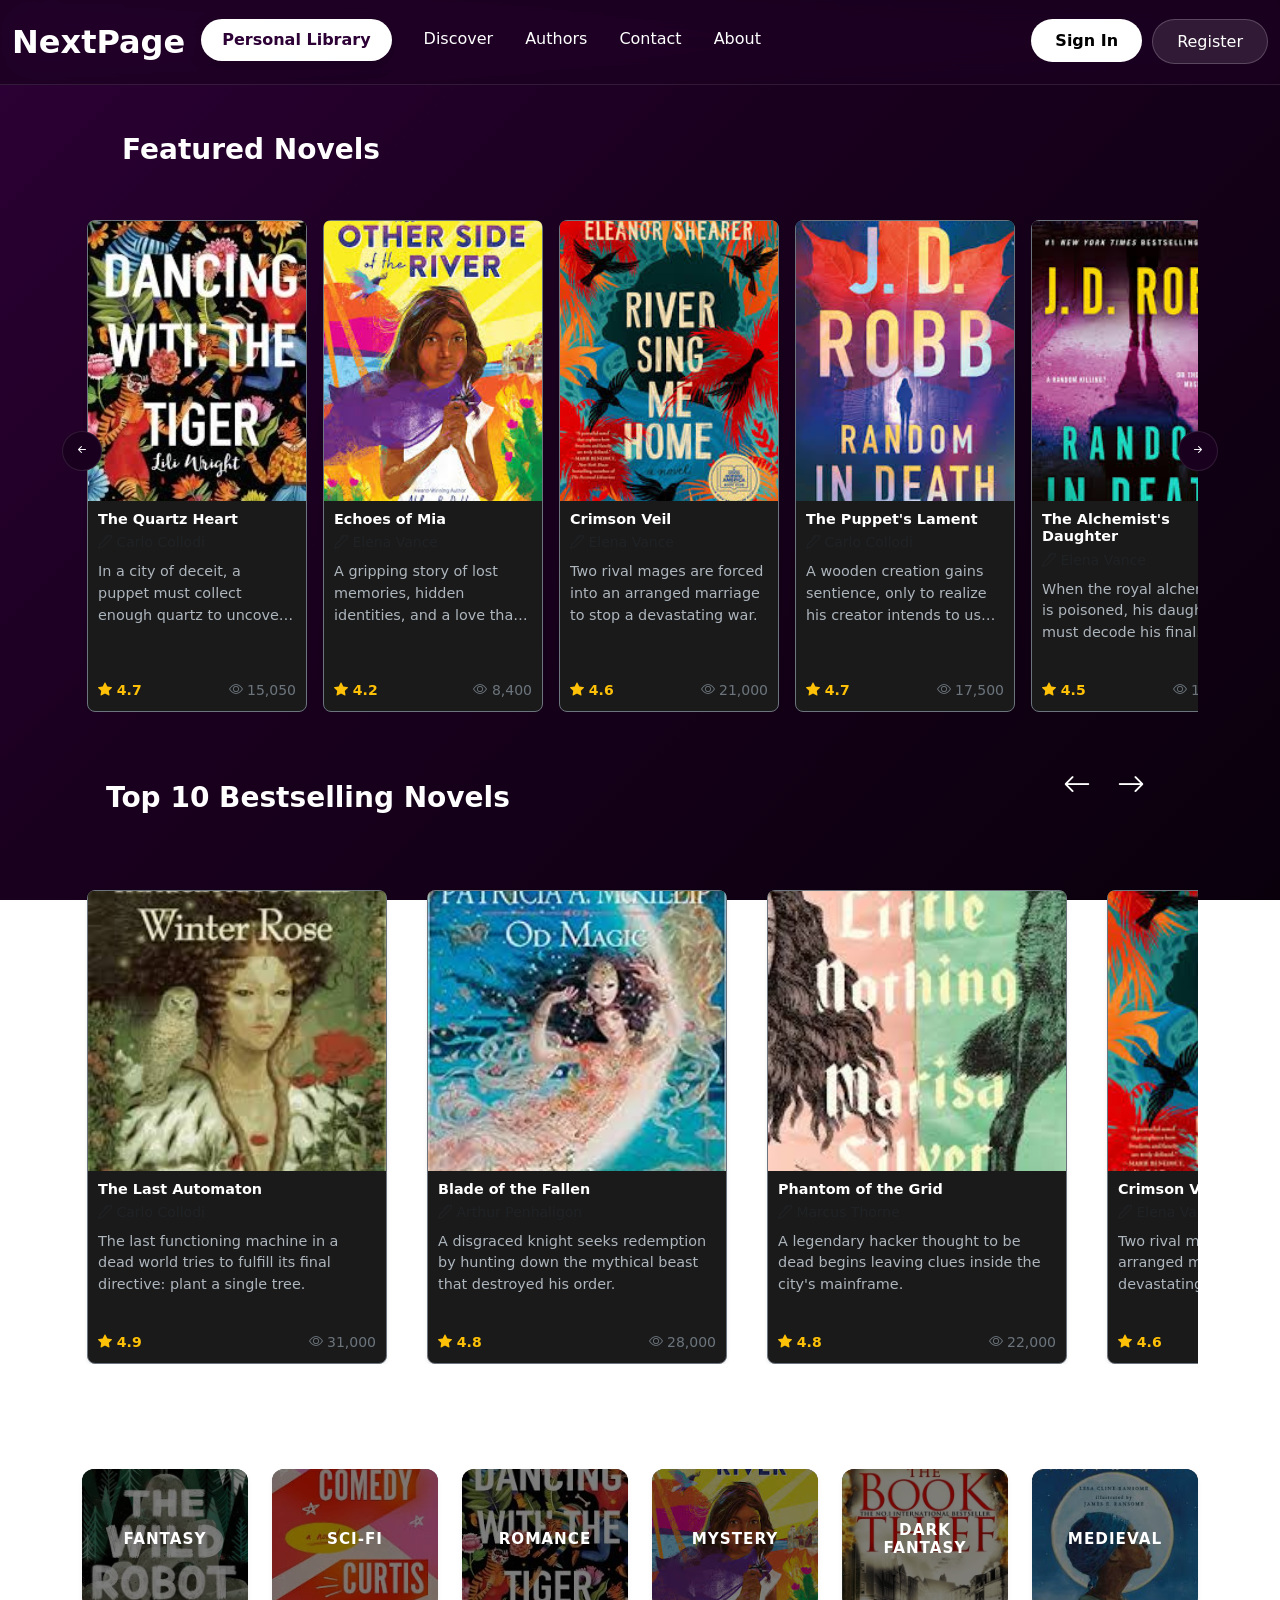
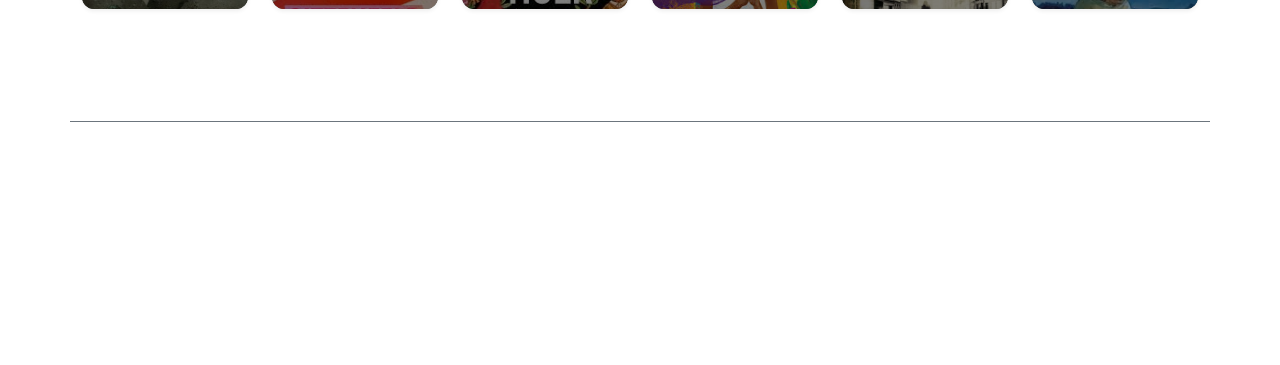
==== commit 5d36cdf1: "---" ====
--- a/index.html
+++ b/index.html
@@ -35,7 +35,7 @@
               <a class="nav-link active" href="./library.html" id="personalLibraryLink">Personal Library</a>
             </li>
             <li class="nav-item">
-              <a class="nav-link active" href="Discover.html">Discover</a>
+              <a class="nav-link active" href="discover.html">Discover</a>
             </li>
             <li class="nav-item">
               <a class="nav-link active" href="authors.html">Authors</a>
@@ -68,7 +68,7 @@
           </ul>
 
           <!-- Optimized Search Form Inside Collapse -->
-          <form class="d-flex search-form-responsive mt-3 mt-xl-0" action="Discover.html" method="GET">
+          <form class="d-flex search-form-responsive mt-3 mt-xl-0" action="discover.html" method="GET">
             <div class="input-group">
               <input class="form-control" type="search" name="q" placeholder="Search novels..." aria-label="Search" />
               <button class="btn btn-search" type="submit">
@@ -362,20 +362,19 @@
           <div class="col-6 col-md-3 col-lg-3 mb-4">
             <h6 class="text-uppercase fw-bold mb-3">Community</h6>
             <ul class="list-unstyled footer-links">
-              <li><a href="#">Authors</a></li>
-              <li><a href="#">Personal Library</a></li>
-              <li><a href="#">Writing Contests</a></li>
-              <li><a href="#">Forum</a></li>
-              <li><a href="#">Events</a></li>
+              <li><a href="authors.html">Authors</a></li>
+              <li><a href="library.html">Personal Library</a></li>
+              <li><a href="discover.html">Discover Novels</a></li>
+              <li><a href="index.html">Home</a></li>
             </ul>
           </div>
           <div class="col-6 col-md-3 col-lg-3 mb-4">
             <h6 class="text-uppercase fw-bold mb-3">Resources</h6>
             <ul class="list-unstyled footer-links">
-              <li><a href="#">Help Center</a></li>
+              <li><a href="about.html">About Us</a></li>
+              <li><a href="#" data-bs-toggle="modal" data-bs-target="#contactModal">Contact Us</a></li>
               <li><a href="#">Privacy Policy</a></li>
               <li><a href="#">Terms of Service</a></li>
-              <li><a href="#">About</a></li>
             </ul>
           </div>
         </div>
--- a/css/styles.css
+++ b/css/styles.css
@@ -62,6 +62,35 @@
   border-radius: 8px;
   position: relative;
   transition: all 0.3s cubic-bezier(0.4, 0, 0.2, 1);
+}
+
+/* Specific Style for Personal Library Button */
+#personalLibraryLink {
+  background-color: #ffffff !important;
+  color: var(--primary-dark) !important;
+  border-radius: 50px !important;
+  padding: 0.5rem 1.25rem !important;
+  font-weight: 700 !important;
+  border: 1px solid rgba(255, 255, 255, 0.3) !important;
+  display: inline-flex;
+  align-items: center;
+  justify-content: center;
+  margin-right: 1rem;
+  box-shadow: 0 4px 15px rgba(0, 0, 0, 0.2);
+  transition: all 0.3s ease !important;
+}
+
+#personalLibraryLink:hover {
+  background-color: rgba(255, 255, 255, 0.9) !important;
+  transform: translateY(-2px);
+  box-shadow: 0 6px 20px rgba(255, 255, 255, 0.15);
+}
+
+@media (max-width: 1200px) {
+  #personalLibraryLink {
+    margin-bottom: 1rem;
+    width: fit-content;
+  }
 }
 
 /* Hover effect for links */
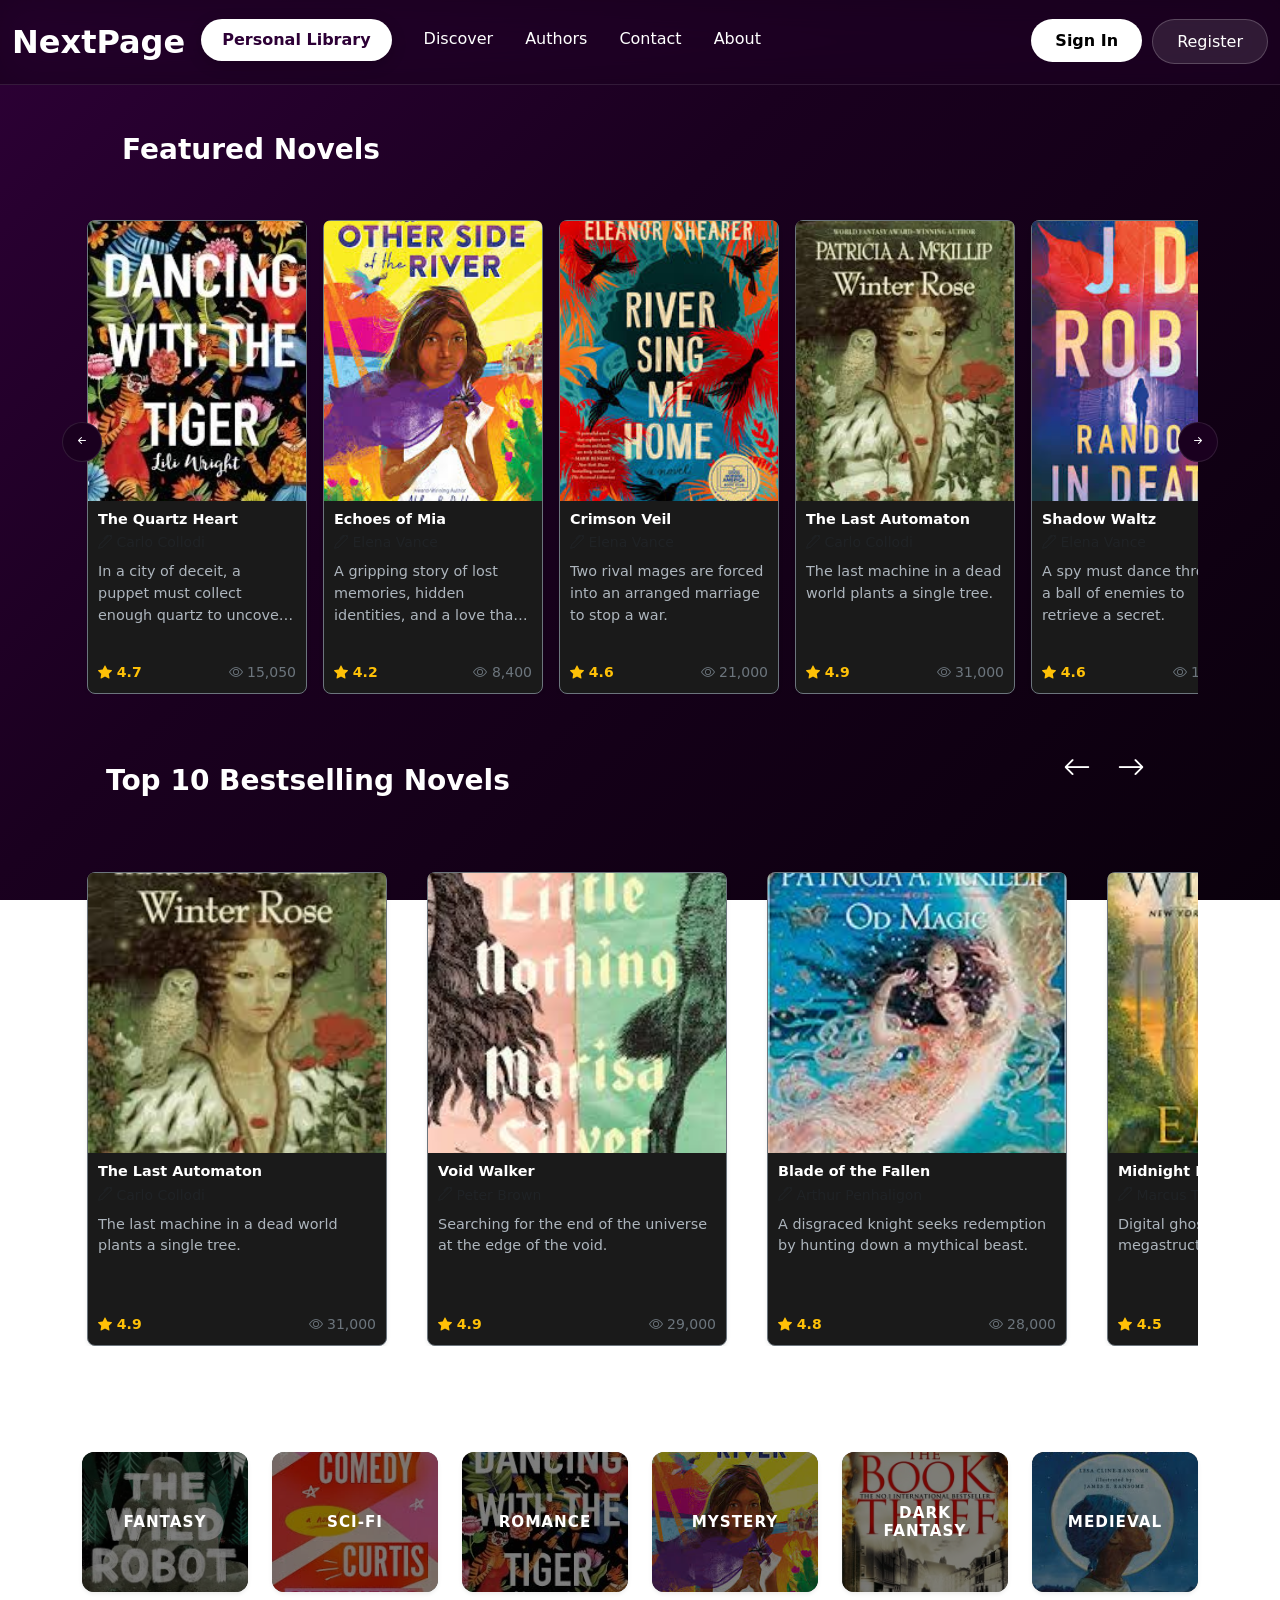
==== commit 1071b271: "WIP language selection" ====
--- a/index.html
+++ b/index.html
@@ -32,37 +32,37 @@
         <div class="collapse navbar-collapse" id="navbarBasic">
           <ul class="navbar-nav me-auto mb-2 mb-xl-0">
             <li class="nav-item">
-              <a class="nav-link active" href="./library.html" id="personalLibraryLink">Personal Library</a>
+              <a class="nav-link active" href="./library.html" id="personalLibraryLink" data-i18n="nav_library">Personal Library</a>
             </li>
             <li class="nav-item">
-              <a class="nav-link active" href="discover.html">Discover</a>
+              <a class="nav-link active" href="discover.html" data-i18n="nav_discover">Discover</a>
             </li>
             <li class="nav-item">
-              <a class="nav-link active" href="authors.html">Authors</a>
+              <a class="nav-link active" href="authors.html" data-i18n="nav_authors">Authors</a>
             </li>
             <li class="nav-item">
-              <a class="nav-link active" href="#" data-bs-toggle="modal" data-bs-target="#contactModal">Contact</a>
+              <a class="nav-link active" href="#" data-bs-toggle="modal" data-bs-target="#contactModal" data-i18n="nav_contact">Contact</a>
             </li>
             <li class="nav-item">
-              <a class="nav-link active" href="./about.html">About</a>
+              <a class="nav-link active" href="./about.html" data-i18n="nav_about">About</a>
             </li>
             <li class="nav-item sign-in ms-xl-auto" id="signInItem">
-              <a class="nav-link active" href="#" data-bs-toggle="modal" data-bs-target="#loginModal">Sign In</a>
+              <a class="nav-link active" href="#" data-bs-toggle="modal" data-bs-target="#loginModal" data-i18n="nav_signin">Sign In</a>
             </li>
             <li class="nav-item" id="registerItem">
-              <a class="nav-link active register-btn" href="#" data-bs-toggle="modal" data-bs-target="#registerModal">Register</a>
+              <a class="nav-link active register-btn" href="#" data-bs-toggle="modal" data-bs-target="#registerModal" data-i18n="nav_register">Register</a>
             </li>
 
             <li class="nav-item dropdown d-none ms-xl-auto" id="userProfileItem">
               <a class="nav-link dropdown-toggle text-white d-flex align-items-center gap-2" href="#" role="button" data-bs-toggle="dropdown" aria-expanded="false">
                 <i class="bi bi-person-circle fs-4"></i>
-                <span class="fw-bold">My Account</span>
+                <span class="fw-bold" data-i18n="nav_my_account">My Account</span>
               </a>
               <ul class="dropdown-menu dropdown-menu-end dropdown-menu-dark">
-                <li><a class="dropdown-item" href="library.html">Library</a></li>
-                <li><a class="dropdown-item" href="#">Settings</a></li>
+                <li><a class="dropdown-item" href="library.html" data-i18n="nav_library">Library</a></li>
+                <li><a class="dropdown-item" href="#" data-bs-toggle="modal" data-bs-target="#settingsModal" data-i18n="nav_settings">Settings</a></li>
                 <li><hr class="dropdown-divider" /></li>
-                <li><a class="dropdown-item text-danger" href="#" id="logoutBtn">Logout</a></li>
+                <li><a class="dropdown-item text-danger" href="#" id="logoutBtn" data-i18n="nav_logout">Logout</a></li>
               </ul>
             </li>
           </ul>
@@ -70,7 +70,7 @@
           <!-- Optimized Search Form Inside Collapse -->
           <form class="d-flex search-form-responsive mt-3 mt-xl-0" action="discover.html" method="GET">
             <div class="input-group">
-              <input class="form-control" type="search" name="q" placeholder="Search novels..." aria-label="Search" />
+              <input class="form-control" type="search" name="q" placeholder="Search novels..." aria-label="Search" data-i18n="search_placeholder" />
               <button class="btn btn-search" type="submit">
                 <i class="bi bi-search"></i>
               </button>
@@ -81,7 +81,7 @@
     </nav>
     <!-- =============== Page items container ==================== -->
     <div class="container mt-5">
-      <h3 class="mb-4">Featured Novels</h3>
+      <h3 class="mb-4" data-i18n="featured_title">Featured Novels</h3>
       <div class="position-relative">
         <button
           class="btn btn-dark scroll-btn left"
@@ -99,7 +99,7 @@
 
     <div class="container mt-5">
       <div class="d-flex justify-content-between align-items-center mb-4 px-4">
-        <h3 class="m-0">Top 10 Bestselling Novels</h3>
+        <h3 class="m-0" data-i18n="bestseller_title">Top 10 Bestselling Novels</h3>
         <div
           class="d-flex justify-content-between align-items-center mb-4 px-4"
         >
@@ -121,7 +121,7 @@
     </div>
 
     <div class="container mt-5 mb-5">
-      <h3 class="mb-4">Categories</h3>
+      <h3 class="mb-4" data-i18n="categories_title">Categories</h3>
       <div class="row g-4" id="categoryContainer"></div>
     </div>
     <div class="hidden">
@@ -130,7 +130,7 @@
         <div class="modal-dialog modal-dialog-centered">
           <div class="modal-content">
             <div class="modal-header border-0 pb-0">
-              <h5 class="modal-title fw-bold">Welcome Back</h5>
+              <h5 class="modal-title fw-bold" data-i18n="modal_welcome">Welcome Back</h5>
               <button
                 type="button"
                 class="btn-close"
@@ -141,11 +141,11 @@
             <div class="modal-body p-4">
               <form id="loginForm">
                 <div class="mb-3">
-                  <label for="email" class="form-label">Username / Email</label>
+                  <label for="email" class="form-label" data-i18n="label_username">Username / Email</label>
                   <input type="text" class="form-control" id="email" required />
                 </div>
                 <div class="mb-4">
-                  <label for="password" class="form-label">Password</label>
+                  <label for="password" class="form-label" data-i18n="label_password">Password</label>
                   <input
                     type="password"
                     class="form-control"
@@ -159,24 +159,26 @@
                     class="form-check-input"
                     id="rememberMe"
                   />
-                  <label class="form-check-label" for="rememberMe"
+                  <label class="form-check-label" for="rememberMe" data-i18n="label_remember"
                     >Remember me</label
                   >
                 </div>
                 <button
                   type="submit"
                   class="btn btn-warning w-100 mb-3 fw-bold"
+                  data-i18n="btn_login"
                 >
                   Log in
                 </button>
                 <div class="text-center mt-3">
-                  <span>Don't have an account? </span>
+                  <span data-i18n="label_no_account">Don't have an account? </span>
                   <a
                     href="#"
                     class="text-decoration-none text-dark fw-bold"
                     data-bs-toggle="modal"
                     data-bs-target="#registerModal"
                     data-bs-dismiss="modal"
+                    data-i18n="link_create"
                     >Create one</a
                   >
                 </div>
@@ -196,7 +198,7 @@
         <div class="modal-dialog modal-dialog-centered">
           <div class="modal-content">
             <div class="modal-header border-0 pb-0">
-              <h5 class="modal-title fw-bold">Create Account</h5>
+              <h5 class="modal-title fw-bold" data-i18n="modal_create">Create Account</h5>
               <button
                 type="button"
                 class="btn-close"
@@ -207,7 +209,7 @@
             <div class="modal-body p-4">
               <form id="registerForm">
                 <div class="mb-3">
-                  <label for="regUsername" class="form-label">Username</label>
+                  <label for="regUsername" class="form-label" data-i18n="label_username">Username</label>
                   <input
                     type="text"
                     class="form-control"
@@ -216,7 +218,7 @@
                   />
                 </div>
                 <div class="mb-3">
-                  <label for="regEmail" class="form-label">Email address</label>
+                  <label for="regEmail" class="form-label" data-i18n="label_email">Email address</label>
                   <input
                     type="email"
                     class="form-control"
@@ -225,7 +227,7 @@
                   />
                 </div>
                 <div class="mb-3">
-                  <label for="regPassword" class="form-label">Password</label>
+                  <label for="regPassword" class="form-label" data-i18n="label_password">Password</label>
                   <input
                     type="password"
                     class="form-control"
@@ -234,7 +236,7 @@
                   />
                 </div>
                 <div class="mb-4">
-                  <label for="regConfirmPassword" class="form-label"
+                  <label for="regConfirmPassword" class="form-label" data-i18n="label_confirm"
                     >Confirm Password</label
                   >
                   <input
@@ -244,18 +246,19 @@
                     required
                   />
                 </div>
-                <button type="submit" class="btn btn-dark w-100 mb-3">
+                <button type="submit" class="btn btn-dark w-100 mb-3" data-i18n="btn_register">
                   Register
                 </button>
 
                 <div class="text-center mt-3">
-                  <span>Already have an account? </span>
+                  <span data-i18n="label_already">Already have an account? </span>
                   <a
                     href="#"
                     class="text-decoration-none text-dark fw-bold"
                     data-bs-toggle="modal"
                     data-bs-target="#loginModal"
                     data-bs-dismiss="modal"
+                    data-i18n="btn_login"
                     >Log in</a
                   >
                 </div>
@@ -276,57 +279,60 @@
             <div class="modal-body p-4">
             <div class="row g-4 align-items-center">
               <div class="col-md-5">
-                <h2 class="display-6 fw-bold text-warning">Contact Us</h2>
-                <p class="text-white-50">
-                  Have a question about a novel or want to join our author
-                  program? Send us a message and we'll get back to you within
-                  24 hours.
-                </p>
-                <ul class="list-unstyled mt-4">
-                  <li class="mb-2">
-                    <i class="bi bi-envelope-fill me-2 text-warning"></i>
-                    support@nextpage.com
-                  </li>
-                  <li>
-                    <i class="bi bi-geo-alt-fill me-2 text-warning"></i>
-                    123 WebNovel St, Fiction City
-                  </li>
-                </ul>
-              </div>
-              <div class="col-md-7">
-                <form id="miniContactForm">
-                  <div class="row g-3">
-                    <div class="col-md-6">
-                      <input
-                        type="text"
-                        class="form-control bg-secondary text-white border-0 py-3"
-                        placeholder="Name"
-                        required
-                      />
-                    </div>
-                    <div class="col-md-6">
-                      <input
-                        type="email"
-                        class="form-control bg-secondary text-white border-0 py-3"
-                        placeholder="Email"
-                        required
-                      />
-                    </div>
-                    <div class="col-12">
-                      <textarea
-                        class="form-control bg-secondary text-white border-0 py-3"
-                        rows="4"
-                        placeholder="Your Message..."
-                        required
-                      ></textarea>
-                    </div>
-                    <div class="col-12">
-                      <button
-                        type="submit"
-                        class="btn btn-warning w-100 fw-bold py-3 text-uppercase"
-                      >
-                        Send Message
-                      </button>
+                  <h2 class="display-6 fw-bold text-warning" data-i18n="modal_contact_title">Contact Us</h2>
+                  <p class="text-white-50" data-i18n="contact_desc">
+                    Have a question? Send us a message and we'll get back to you within
+                    24 hours.
+                  </p>
+                  <ul class="list-unstyled mt-4">
+                    <li class="mb-2">
+                      <i class="bi bi-envelope-fill me-2 text-warning"></i>
+                      support@nextpage.com
+                    </li>
+                    <li>
+                      <i class="bi bi-geo-alt-fill me-2 text-warning"></i>
+                      123 WebNovel St, Fiction City
+                    </li>
+                  </ul>
+                </div>
+                <div class="col-md-7">
+                  <form id="miniContactForm">
+                    <div class="row g-3">
+                      <div class="col-md-6">
+                        <input
+                          type="text"
+                          class="form-control bg-secondary text-white border-0 py-3"
+                          placeholder="Name"
+                          data-i18n="placeholder_name"
+                          required
+                        />
+                      </div>
+                      <div class="col-md-6">
+                        <input
+                          type="email"
+                          class="form-control bg-secondary text-white border-0 py-3"
+                          placeholder="Email"
+                          data-i18n="placeholder_email"
+                          required
+                        />
+                      </div>
+                      <div class="col-12">
+                        <textarea
+                          class="form-control bg-secondary text-white border-0 py-3"
+                          rows="4"
+                          placeholder="Your Message..."
+                          data-i18n="placeholder_message"
+                          required
+                        ></textarea>
+                      </div>
+                      <div class="col-12">
+                        <button
+                          type="submit"
+                          class="btn btn-warning w-100 fw-bold py-3 text-uppercase"
+                          data-i18n="btn_send"
+                        >
+                          Send Message
+                        </button>
                     </div>
                   </div>
                 </form>
@@ -360,28 +366,90 @@
             </div>
           </div>
           <div class="col-6 col-md-3 col-lg-3 mb-4">
-            <h6 class="text-uppercase fw-bold mb-3">Community</h6>
+            <h6 class="text-uppercase fw-bold mb-3" data-i18n="footer_community">Community</h6>
             <ul class="list-unstyled footer-links">
-              <li><a href="authors.html">Authors</a></li>
-              <li><a href="library.html">Personal Library</a></li>
-              <li><a href="discover.html">Discover Novels</a></li>
-              <li><a href="index.html">Home</a></li>
+              <li><a href="authors.html" data-i18n="nav_authors">Authors</a></li>
+              <li><a href="library.html" data-i18n="nav_library">Personal Library</a></li>
+              <li><a href="discover.html" data-i18n="nav_discover">Discover Novels</a></li>
+              <li><a href="index.html" data-i18n="footer_home">Home</a></li>
             </ul>
           </div>
           <div class="col-6 col-md-3 col-lg-3 mb-4">
-            <h6 class="text-uppercase fw-bold mb-3">Resources</h6>
+            <h6 class="text-uppercase fw-bold mb-3" data-i18n="footer_resources">Resources</h6>
             <ul class="list-unstyled footer-links">
-              <li><a href="about.html">About Us</a></li>
-              <li><a href="#" data-bs-toggle="modal" data-bs-target="#contactModal">Contact Us</a></li>
-              <li><a href="#">Privacy Policy</a></li>
-              <li><a href="#">Terms of Service</a></li>
+              <li><a href="about.html" data-i18n="footer_about">About Us</a></li>
+              <li><a href="#" data-bs-toggle="modal" data-bs-target="#contactModal" data-i18n="footer_contact">Contact Us</a></li>
+              <li><a href="#" data-i18n="footer_privacy">Privacy Policy</a></li>
+              <li><a href="#" data-i18n="footer_terms">Terms of Service</a></li>
             </ul>
           </div>
         </div>
       </div>
     </footer>
+
+    <!-- =============== Settings/Preferences Modal ==================== -->
+    <div class="modal fade" id="settingsModal" tabindex="-1" aria-hidden="true">
+      <div class="modal-dialog modal-dialog-centered">
+        <div class="modal-content settings-modal-content">
+          <div class="modal-header settings-modal-header border-0">
+            <h5 class="modal-title fw-bold" data-i18n="settings_title">Preference</h5>
+            <button type="button" class="btn-close btn-close-white" data-bs-dismiss="modal" aria-label="Close"></button>
+          </div>
+          <div class="modal-body p-0">
+            <!-- Genre Preference Section -->
+            <div class="preference-section">
+              <div class="preference-title" data-i18n="settings_genre">Genre Preference</div>
+              
+              <div class="preference-item genre-option" data-genre="romance">
+                <div class="preference-info">
+                  <h6 data-i18n="genre_romance">More Romance</h6>
+                  <p data-i18n="genre_romance_desc">More fiction in contemporary and other romance</p>
+                </div>
+                <div class="check-circle"></div>
+              </div>
+
+              <div class="preference-item genre-option active" data-genre="fantasy">
+                <div class="preference-info">
+                  <h6 data-i18n="genre_fantasy">More Fantasy</h6>
+                  <p data-i18n="genre_fantasy_desc">More fiction in fantasy, games, and magical realism</p>
+                </div>
+                <div class="check-circle"></div>
+              </div>
+            </div>
+
+            <!-- Language Section -->
+            <div class="preference-section mt-4">
+              <div class="preference-title" data-i18n="settings_lang">Language</div>
+              
+              <div class="preference-item lang-option active" data-lang="en">
+                <div class="preference-info">
+                  <h6 data-i18n="lang_en">English</h6>
+                </div>
+                <div class="check-circle"></div>
+              </div>
+
+              <div class="preference-item lang-option" data-lang="ar">
+                <div class="preference-info">
+                  <h6 data-i18n="lang_ar">العربية</h6>
+                </div>
+                <div class="check-circle"></div>
+              </div>
+
+              <div class="preference-item lang-option" data-lang="es">
+                <div class="preference-info">
+                  <h6 data-i18n="lang_es">Español</h6>
+                </div>
+                <div class="check-circle"></div>
+              </div>
+            </div>
+          </div>
+        </div>
+      </div>
+    </div>
+
     <script src="https://cdn.jsdelivr.net/npm/bootstrap@5.3.3/dist/js/bootstrap.bundle.min.js"></script>
     <script src="js/renderData.js"></script>
+    <script src="js/i18n.js"></script>
     <script src="js/script.js"></script>
   </body>
 </html>
--- a/css/styles.css
+++ b/css/styles.css
@@ -11,6 +11,8 @@
   --text-muted: rgba(255, 255, 255, 0.65);
   --card-bg: #1a1a1a;
   --input-bg: #2a2a2a;
+  --modal-dark: #1e1e2d;
+  --accent-blue-alt: #3498db;
 }
 
 body {
@@ -592,3 +594,112 @@
   transform: translateY(-2px);
   box-shadow: 0 8px 20px rgba(243, 156, 18, 0.35);
 }
+/* =========================================
+   PREFERENCES MODAL (Sleek Dark Theme)
+   ========================================= */
+.settings-modal-content {
+  background-color: var(--modal-dark) !important;
+  color: #fff;
+  border-radius: 20px !important;
+  border: 1px solid rgba(255, 255, 255, 0.08) !important;
+  padding: 1.5rem;
+}
+
+.settings-modal-header {
+  border-bottom: 1px solid rgba(255, 255, 255, 0.05) !important;
+  padding-bottom: 1rem;
+}
+
+.preference-section {
+  margin-top: 1.5rem;
+}
+
+.preference-title {
+  font-size: 1.25rem;
+  font-weight: 700;
+  margin-bottom: 1rem;
+}
+
+.preference-item {
+  display: flex;
+  justify-content: space-between;
+  align-items: center;
+  padding: 1rem;
+  border-radius: 12px;
+  cursor: pointer;
+  transition: background 0.2s;
+  background: rgba(255, 255, 255, 0.03);
+  margin-bottom: 0.5rem;
+  border: 1px solid transparent;
+}
+
+.preference-item:hover {
+  background: rgba(255, 255, 255, 0.06);
+}
+
+.preference-item.active {
+  border-color: var(--accent-blue-alt);
+  background: rgba(52, 152, 219, 0.1);
+}
+
+.preference-info h6 {
+  margin: 0;
+  font-weight: 600;
+}
+
+.preference-info p {
+  margin: 0;
+  font-size: 0.8rem;
+  color: rgba(255, 255, 255, 0.5);
+}
+
+.check-circle {
+  width: 24px;
+  height: 24px;
+  border: 2px solid rgba(255, 255, 255, 0.2);
+  border-radius: 50%;
+  display: flex;
+  align-items: center;
+  justify-content: center;
+  transition: all 0.2s;
+}
+
+.preference-item.active .check-circle {
+  border-color: var(--accent-blue-alt);
+  background: var(--accent-blue-alt);
+}
+
+.preference-item.active .check-circle::after {
+  content: '\F633';
+  font-family: 'bootstrap-icons';
+  color: white;
+  font-size: 14px;
+}
+
+/* RTL Support */
+[dir="rtl"] {
+  text-align: right;
+}
+
+[dir="rtl"] .ms-auto, 
+[dir="rtl"] .me-auto {
+  margin-left: 0 !important;
+  margin-right: 0 !important;
+}
+
+[dir="rtl"] .navbar-nav {
+  padding-right: 0;
+}
+
+[dir="rtl"] .modal-header .btn-close {
+  margin: -0.5rem auto -0.5rem -0.5rem;
+}
+
+[dir="rtl"] .preference-item {
+  flex-direction: row-reverse;
+}
+
+[dir="rtl"] .check-circle {
+  margin-left: 1rem;
+  margin-right: 0;
+}
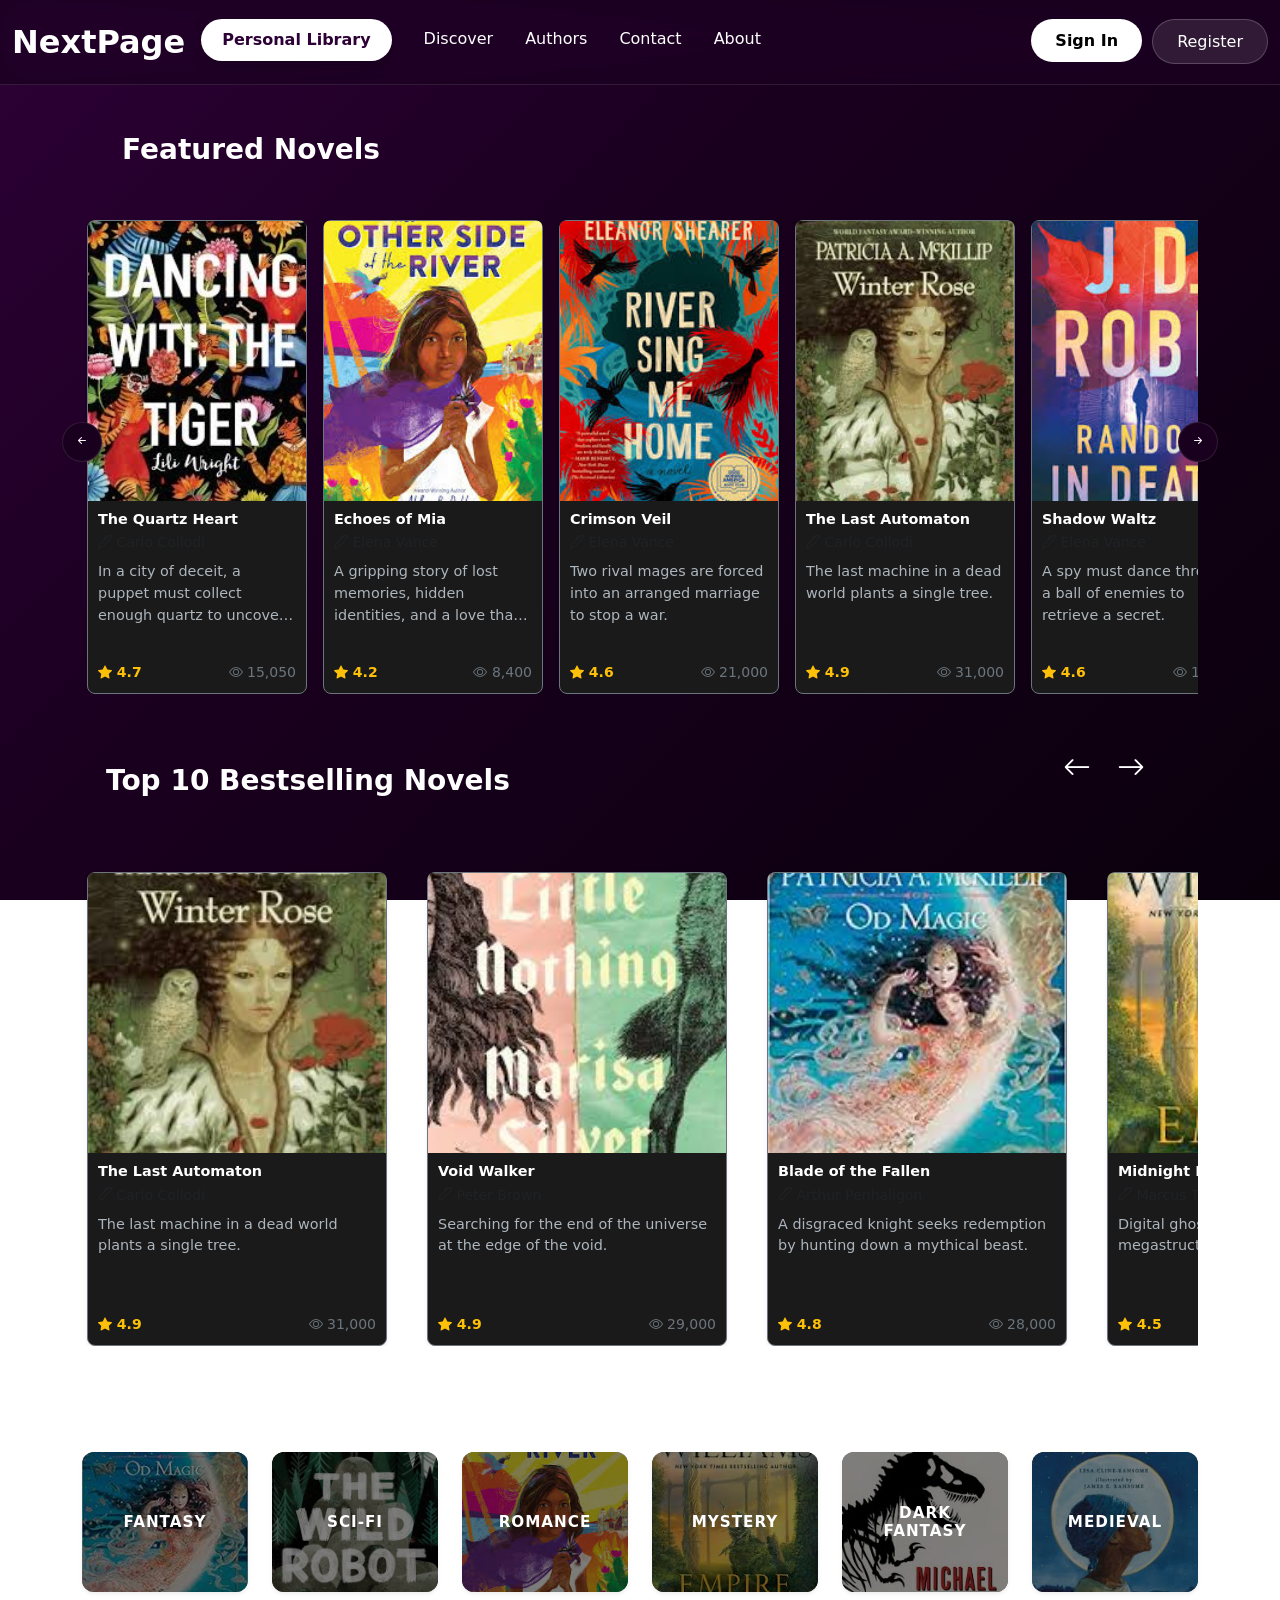
==== commit ecd99ef4: "authentication system, global script utilities, and UI enhancements" ====
--- a/index.html
+++ b/index.html
@@ -80,7 +80,7 @@
       </div>
     </nav>
     <!-- =============== Page items container ==================== -->
-    <div class="container mt-5">
+    <div class="container mt-5 reveal-on-scroll">
       <h3 class="mb-4" data-i18n="featured_title">Featured Novels</h3>
       <div class="position-relative">
         <button
@@ -88,7 +88,13 @@
         >
           <i class="bi bi-arrow-left-short"></i>
         </button>
-        <div class="featured-novels" id="novelSlider"></div>
+        <div class="featured-novels" id="novelSlider">
+          <!-- Skeleton SSS -->
+          <div class="novel-link-wrapper skeleton skeleton-img"></div>
+          <div class="novel-link-wrapper skeleton skeleton-img"></div>
+          <div class="novel-link-wrapper skeleton skeleton-img"></div>
+          <div class="novel-link-wrapper skeleton skeleton-img"></div>
+        </div>
         <button
           class="btn btn-dark scroll-btn right"
         >
@@ -97,7 +103,7 @@
       </div>
     </div>
 
-    <div class="container mt-5">
+    <div class="container mt-5 reveal-on-scroll delay-1">
       <div class="d-flex justify-content-between align-items-center mb-4 px-4">
         <h3 class="m-0" data-i18n="bestseller_title">Top 10 Bestselling Novels</h3>
         <div
@@ -116,11 +122,15 @@
         </div>
       </div>
       <div class="position-relative">
-        <div class="featured-novels" id="bestSellerSlider"></div>
-      </div>
-    </div>
-
-    <div class="container mt-5 mb-5">
+        <div class="featured-novels" id="bestSellerSlider">
+          <div class="novel-link-wrapper skeleton skeleton-img"></div>
+          <div class="novel-link-wrapper skeleton skeleton-img"></div>
+          <div class="novel-link-wrapper skeleton skeleton-img"></div>
+        </div>
+      </div>
+    </div>
+
+    <div class="container mt-5 mb-5 reveal-on-scroll delay-2">
       <h3 class="mb-4" data-i18n="categories_title">Categories</h3>
       <div class="row g-4" id="categoryContainer"></div>
     </div>
--- a/css/styles.css
+++ b/css/styles.css
@@ -681,10 +681,15 @@
   text-align: right;
 }
 
-[dir="rtl"] .ms-auto, 
 [dir="rtl"] .me-auto {
+  margin-left: auto !important;
+  margin-right: 0 !important;
+}
+
+[dir="rtl"] .ms-auto,
+[dir="rtl"] .ms-xl-auto {
+  margin-right: auto !important;
   margin-left: 0 !important;
-  margin-right: 0 !important;
 }
 
 [dir="rtl"] .navbar-nav {
@@ -703,3 +708,120 @@
   margin-left: 1rem;
   margin-right: 0;
 }
+
+/* RTL Arrow Mirroring */
+[dir="rtl"] .bi-arrow-left::before,
+[dir="rtl"] .bi-arrow-right::before,
+[dir="rtl"] .bi-arrow-left-short::before,
+[dir="rtl"] .bi-arrow-right-short::before {
+  display: inline-block;
+  transform: scaleX(-1);
+}
+
+[dir="rtl"] .scroll-btn.left {
+  left: auto;
+  right: -20px;
+}
+
+[dir="rtl"] .scroll-btn.right {
+  right: auto;
+  left: -20px;
+}
+
+/* =========================================
+   SKELETON LOADERS (Premium UX)
+   ========================================= */
+.skeleton {
+  background: rgba(255, 255, 255, 0.05);
+  background-image: linear-gradient(
+    90deg,
+    rgba(255, 255, 255, 0) 0,
+    rgba(255, 255, 255, 0.03) 20%,
+    rgba(255, 255, 255, 0.05) 60%,
+    rgba(255, 255, 255, 0)
+  );
+  background-size: 200% 100%;
+  animation: shimmer 1.5s infinite;
+  border-radius: 8px;
+}
+
+@keyframes shimmer {
+  to {
+    background-position: -200% 0;
+  }
+}
+
+.skeleton-img {
+  width: 100%;
+  height: 280px;
+  border-radius: 12px;
+}
+
+.skeleton-text {
+  height: 1rem;
+  margin-bottom: 0.5rem;
+  border-radius: 4px;
+}
+
+.skeleton-text.title { height: 1.5rem; width: 80%; }
+.skeleton-text.author { width: 40%; }
+.skeleton-text.body { width: 100%; }
+
+/* =========================================
+   GLASSMORPHISM TOASTS
+   ========================================= */
+#toastContainer {
+  position: fixed;
+  bottom: 2rem;
+  left: 50%;
+  transform: translateX(-50%);
+  z-index: 9999;
+  display: flex;
+  flex-direction: column;
+  gap: 0.75rem;
+}
+
+.np-toast {
+  background: rgba(26, 0, 31, 0.85);
+  backdrop-filter: blur(15px);
+  -webkit-backdrop-filter: blur(15px);
+  border: 1px solid rgba(255, 255, 255, 0.1);
+  padding: 1rem 1.5rem;
+  border-radius: 50px;
+  box-shadow: 0 10px 30px rgba(0, 0, 0, 0.4);
+  color: white;
+  font-weight: 500;
+  display: flex;
+  align-items: center;
+  gap: 0.75rem;
+  animation: toast-in-out 3s forwards;
+}
+
+.np-toast.success { border-color: rgba(46, 213, 115, 0.4); }
+.np-toast.error { border-color: rgba(255, 71, 87, 0.4); }
+
+@keyframes toast-in-out {
+  0% { transform: translateY(20px); opacity: 0; }
+  10% { transform: translateY(0); opacity: 1; }
+  90% { transform: translateY(0); opacity: 1; }
+  100% { transform: translateY(-20px); opacity: 0; }
+}
+
+/* =========================================
+   SCROLL REVEAL ANIMATIONS
+   ========================================= */
+.reveal-on-scroll {
+  opacity: 0;
+  transform: translateY(30px);
+  transition: all 0.8s cubic-bezier(0.2, 1, 0.3, 1);
+}
+
+.reveal-on-scroll.active {
+  opacity: 1;
+  transform: translateY(0);
+}
+
+/* Delay Utilites */
+.delay-1 { transition-delay: 0.1s; }
+.delay-2 { transition-delay: 0.2s; }
+.delay-3 { transition-delay: 0.3s; }
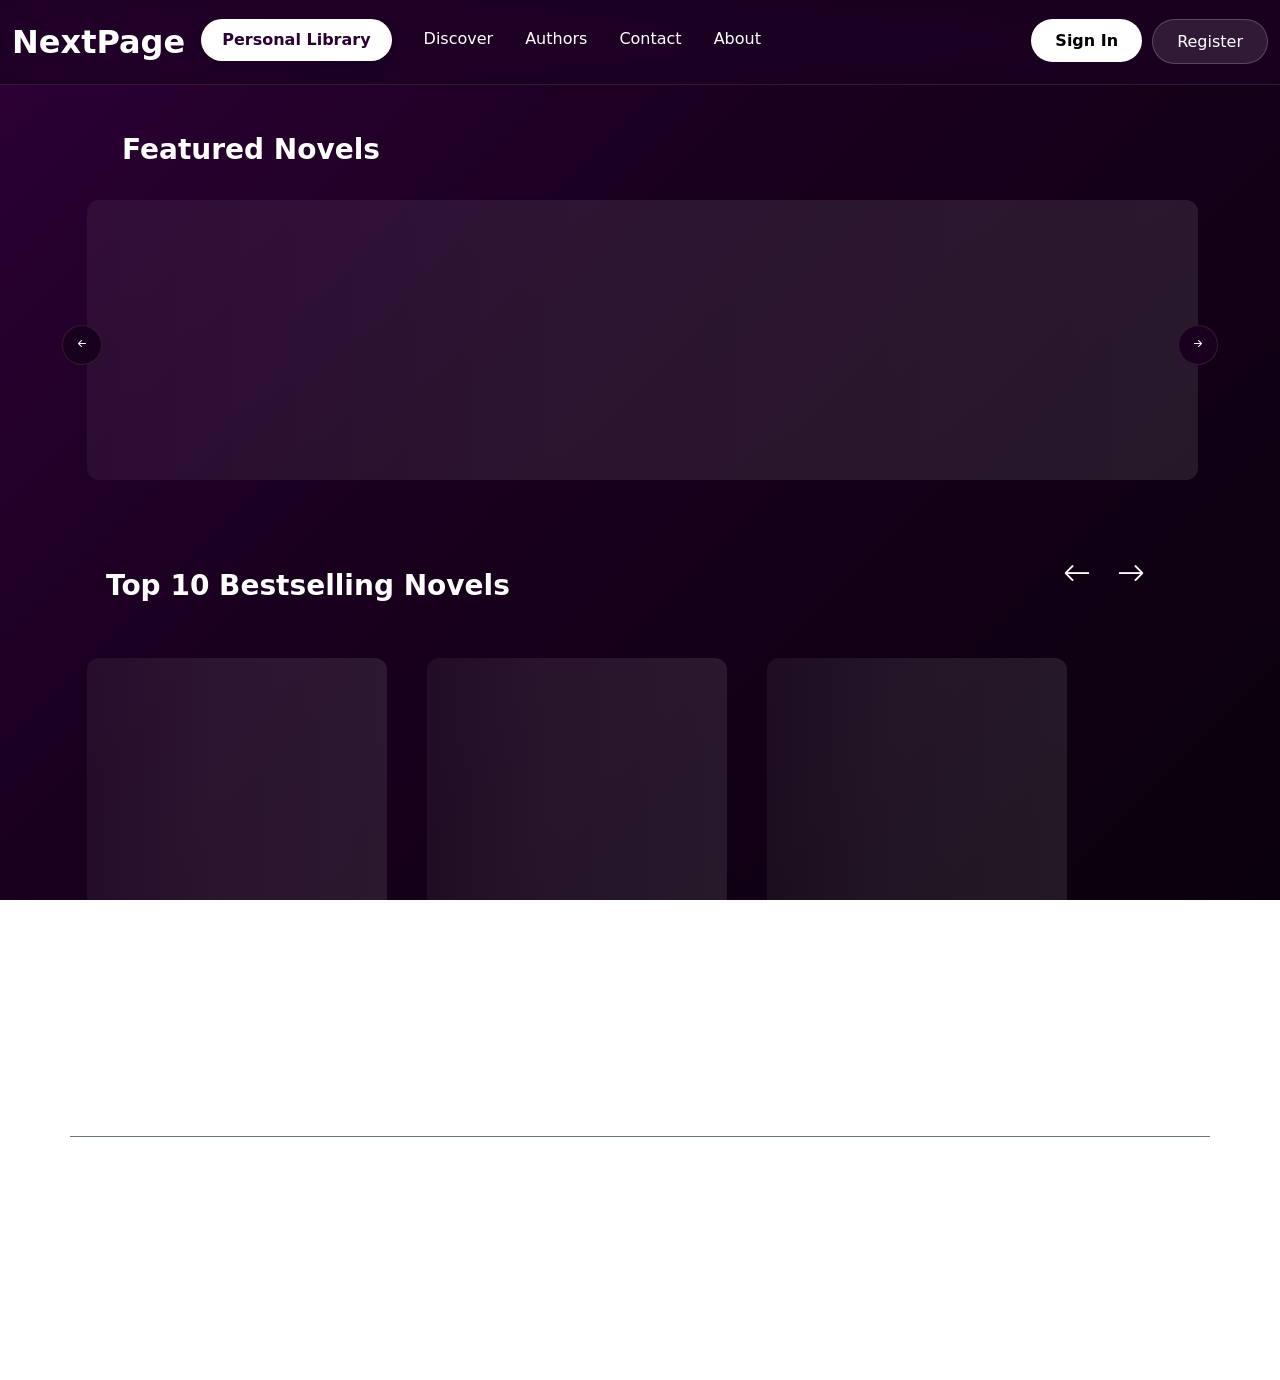
==== commit 0c34b54b: "feat: integrate backend API data layer and replace mock database with modular service scripts" ====
--- a/index.html
+++ b/index.html
@@ -458,6 +458,7 @@
     </div>
 
     <script src="https://cdn.jsdelivr.net/npm/bootstrap@5.3.3/dist/js/bootstrap.bundle.min.js"></script>
+    <script src="js/config.js"></script>
     <script src="js/renderData.js"></script>
     <script src="js/i18n.js"></script>
     <script src="js/script.js"></script>
--- a/css/styles.css
+++ b/css/styles.css
@@ -681,13 +681,37 @@
   text-align: right;
 }
 
-[dir="rtl"] .me-auto {
+/* Discover Search RTL Fix */
+[dir="rtl"] .discover-search-icon {
+  left: auto;
+  right: 16px;
+}
+
+[dir="rtl"] .discover-search-input {
+  padding: 0.75rem 2.75rem 0.75rem 1.25rem;
+}
+
+[dir="rtl"] .sort-btn::after {
+  margin-left: 0;
+  margin-right: 0.75rem;
+}
+
+[dir="rtl"] .me-auto,
+[dir="rtl"] .me-sm-auto,
+[dir="rtl"] .me-md-auto,
+[dir="rtl"] .me-lg-auto,
+[dir="rtl"] .me-xl-auto,
+[dir="rtl"] .me-xxl-auto {
   margin-left: auto !important;
   margin-right: 0 !important;
 }
 
 [dir="rtl"] .ms-auto,
-[dir="rtl"] .ms-xl-auto {
+[dir="rtl"] .ms-sm-auto,
+[dir="rtl"] .ms-md-auto,
+[dir="rtl"] .ms-lg-auto,
+[dir="rtl"] .ms-xl-auto,
+[dir="rtl"] .ms-xxl-auto {
   margin-right: auto !important;
   margin-left: 0 !important;
 }
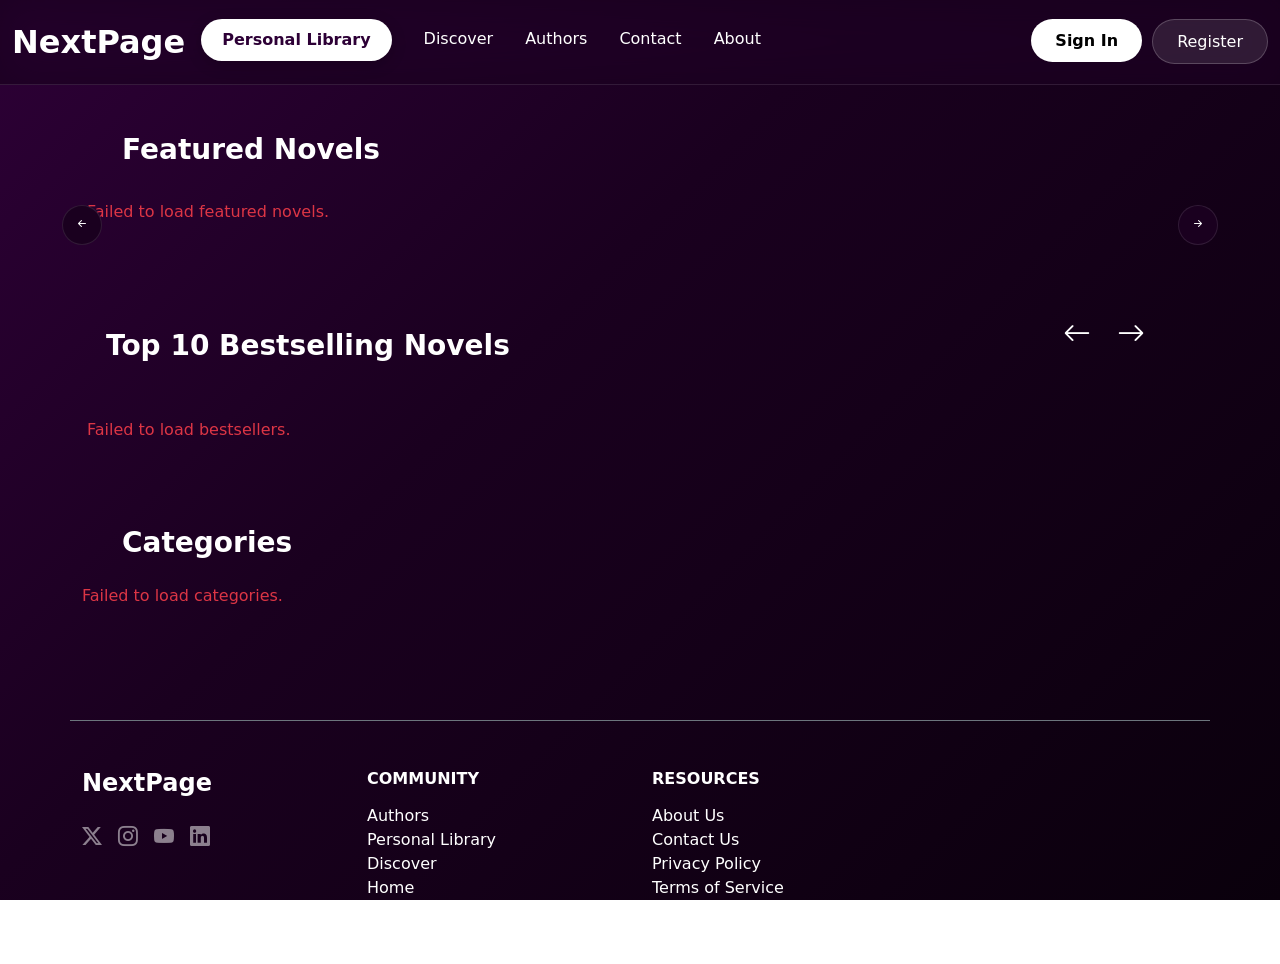
==== commit edbbea65: "Fixes" ====
--- a/index.html
+++ b/index.html
@@ -418,10 +418,23 @@
                 <div class="check-circle"></div>
               </div>
 
-              <div class="preference-item genre-option active" data-genre="fantasy">
+              <div class="preference-item genre-option" data-genre="fantasy">
                 <div class="preference-info">
                   <h6 data-i18n="genre_fantasy">More Fantasy</h6>
                   <p data-i18n="genre_fantasy_desc">More fiction in fantasy, games, and magical realism</p>
+                </div>
+                <div class="check-circle"></div>
+              </div>
+            </div>
+
+            <!-- Content Safety Section -->
+            <div class="preference-section mt-4">
+              <div class="preference-title" data-i18n="settings_safety">Content Safety</div>
+              
+              <div class="preference-item safety-option" id="hideAdultToggle">
+                <div class="preference-info">
+                  <h6 data-i18n="hide_adult_title">Hide Adult Content</h6>
+                  <p data-i18n="hide_adult_desc">Filter out mature and erotica novels</p>
                 </div>
                 <div class="check-circle"></div>
               </div>
--- a/css/styles.css
+++ b/css/styles.css
@@ -594,6 +594,32 @@
   transform: translateY(-2px);
   box-shadow: 0 8px 20px rgba(243, 156, 18, 0.35);
 }
+
+.btn-success {
+  background: linear-gradient(90deg, #2ecc71, #27ae60) !important;
+  border: none !important;
+  color: white !important;
+  font-weight: 700 !important;
+  transition: all 0.3s ease !important;
+}
+
+.btn-success:hover {
+  transform: translateY(-2px);
+  box-shadow: 0 8px 20px rgba(46, 204, 113, 0.35);
+}
+
+.btn-danger {
+  background: linear-gradient(90deg, #e74c3c, #c0392b) !important;
+  border: none !important;
+  color: white !important;
+  font-weight: 700 !important;
+  transition: all 0.3s ease !important;
+}
+
+.btn-danger:hover {
+  transform: translateY(-2px);
+  box-shadow: 0 8px 20px rgba(231, 76, 60, 0.35);
+}
 /* =========================================
    PREFERENCES MODAL (Sleek Dark Theme)
    ========================================= */
